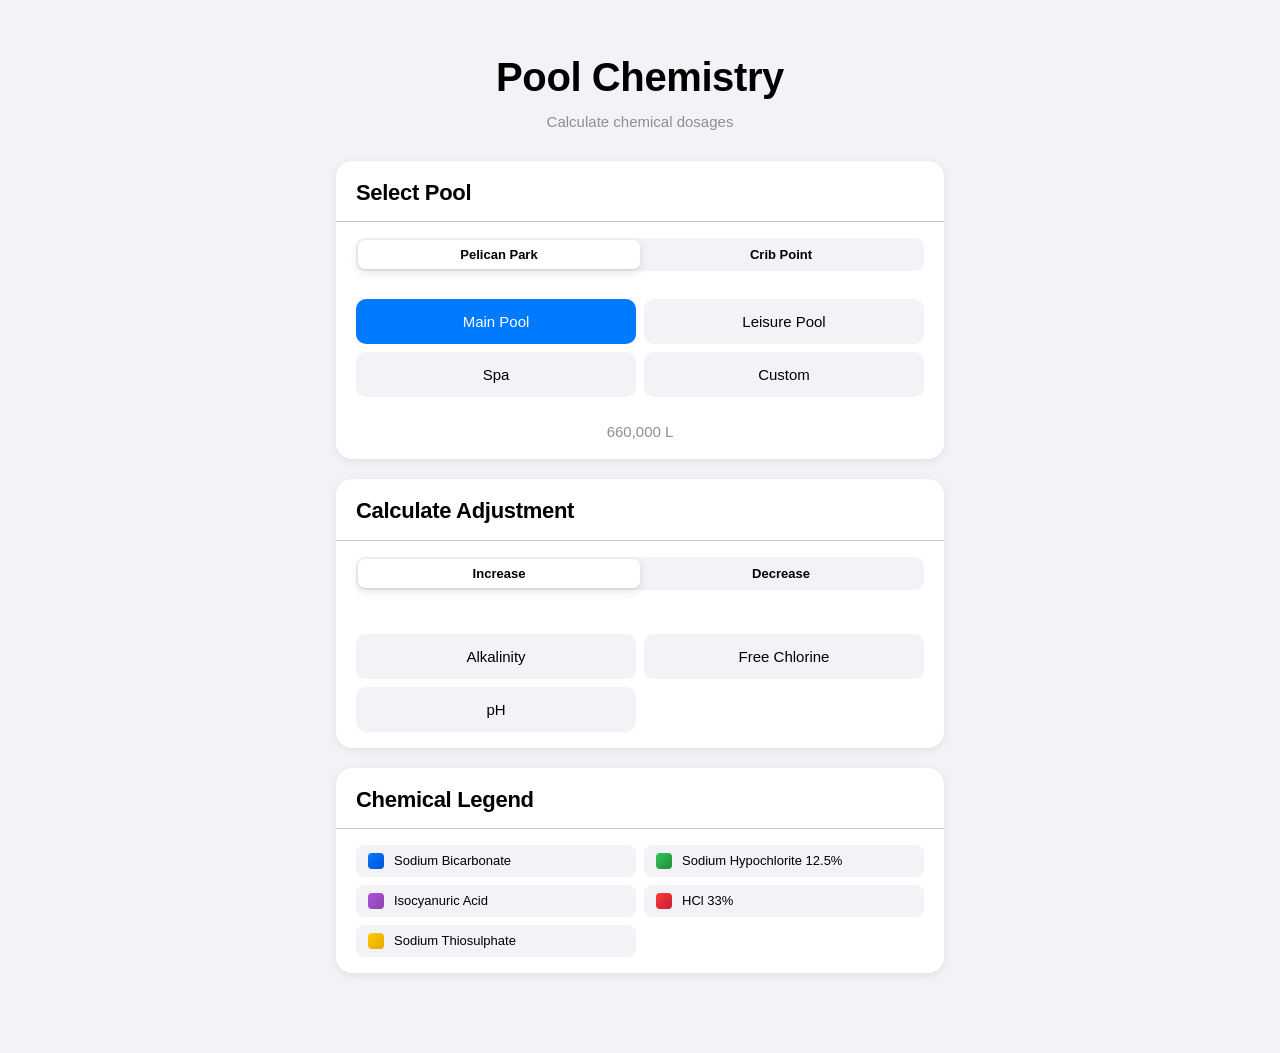
==== index.html @ 7201c8d9 "Enhance UX: hide CYA decrease button and add improvements Main changes: - Hide decrease toggle butto" ====
<!DOCTYPE html>
<html lang="en">
<head>
    <meta charset="UTF-8">
    <meta name="viewport" content="width=device-width, initial-scale=1.0, viewport-fit=cover">
    <meta name="apple-mobile-web-app-capable" content="yes">
    <meta name="apple-mobile-web-app-status-bar-style" content="default">
    <title>Pool Chemistry Calculator</title>
    <style>
        * {
            margin: 0;
            padding: 0;
            box-sizing: border-box;
        }

        :root {
            --ios-blue: #007AFF;
            --ios-gray: #8E8E93;
            --ios-light-gray: #F2F2F7;
            --ios-separator: #C6C6C8;
            --ios-background: #FFFFFF;
            --ios-grouped-bg: #F2F2F7;
            --shadow: 0 2px 8px rgba(0, 0, 0, 0.08);
            --shadow-hover: 0 4px 12px rgba(0, 0, 0, 0.12);
        }

        body {
            font-family: -apple-system, BlinkMacSystemFont, "Segoe UI", Roboto, Helvetica, Arial, sans-serif;
            background: var(--ios-grouped-bg);
            color: #000;
            line-height: 1.47;
            -webkit-font-smoothing: antialiased;
            -moz-osx-font-smoothing: grayscale;
            padding: env(safe-area-inset-top) env(safe-area-inset-right) env(safe-area-inset-bottom) env(safe-area-inset-left);
            min-height: 100vh;
        }

        .container {
            max-width: 640px;
            margin: 0 auto;
            padding: 20px 16px 60px;
        }

        header {
            text-align: center;
            margin-bottom: 28px;
            padding-top: 8px;
        }

        h1 {
            font-size: 34px;
            font-weight: 700;
            letter-spacing: -0.4px;
            margin-bottom: 4px;
        }

        .subtitle {
            color: var(--ios-gray);
            font-size: 15px;
            font-weight: 400;
        }

        .card {
            background: var(--ios-background);
            border-radius: 16px;
            padding: 0;
            margin-bottom: 16px;
            box-shadow: var(--shadow);
            overflow: hidden;
        }

        .card-header {
            padding: 16px 20px 12px;
            border-bottom: 0.5px solid var(--ios-separator);
        }

        .card-title {
            font-size: 22px;
            font-weight: 600;
            letter-spacing: -0.3px;
            color: #000;
        }

        .card-body {
            padding: 16px 20px;
        }

        .form-group {
            margin-bottom: 20px;
        }

        .form-group:last-child {
            margin-bottom: 0;
        }

        label {
            display: block;
            font-size: 13px;
            font-weight: 400;
            margin-bottom: 8px;
            color: var(--ios-gray);
            text-transform: uppercase;
            letter-spacing: -0.08px;
        }

        select, input[type="number"] {
            width: 100%;
            padding: 11px 16px;
            font-size: 17px;
            border: none;
            border-radius: 10px;
            background: var(--ios-light-gray);
            transition: all 0.2s ease;
            -webkit-appearance: none;
            appearance: none;
            font-family: inherit;
            color: #000;
        }

        select {
            background-image: url("data:image/svg+xml,%3Csvg width='14' height='8' viewBox='0 0 14 8' fill='none' xmlns='http://www.w3.org/2000/svg'%3E%3Cpath d='M1 1L7 7L13 1' stroke='%23C7C7CC' stroke-width='2' stroke-linecap='round' stroke-linejoin='round'/%3E%3C/svg%3E");
            background-repeat: no-repeat;
            background-position: right 14px center;
            padding-right: 44px;
        }

        input[type="number"]::-webkit-inner-spin-button,
        input[type="number"]::-webkit-outer-spin-button {
            -webkit-appearance: none;
            margin: 0;
        }

        input[type="number"] {
            -moz-appearance: textfield;
            font-variant-numeric: tabular-nums;
        }

        select:focus, input:focus {
            outline: none;
            background: #E8E8ED;
        }

        .hidden {
            display: none !important;
        }

        .reference-list {
            padding: 0;
        }

        .reference-item {
            display: flex;
            justify-content: space-between;
            align-items: center;
            padding: 12px 20px;
            border-bottom: 0.5px solid var(--ios-separator);
        }

        .reference-item:last-child {
            border-bottom: none;
        }

        .reference-label {
            font-size: 17px;
            color: #000;
            font-weight: 400;
        }

        .reference-value {
            font-size: 17px;
            color: var(--ios-gray);
            font-weight: 400;
            text-align: right;
            font-variant-numeric: tabular-nums;
        }

        .calculation-grid {
            display: grid;
            grid-template-columns: repeat(2, 1fr);
            gap: 8px;
            padding: 16px 20px;
        }

        .calc-button {
            padding: 14px 12px;
            background: var(--ios-light-gray);
            border: none;
            border-radius: 10px;
            font-size: 15px;
            font-weight: 500;
            color: #000;
            cursor: pointer;
            transition: all 0.15s ease;
            text-align: center;
            -webkit-tap-highlight-color: transparent;
        }

        .calc-button:active {
            transform: scale(0.96);
            background: #E8E8ED;
        }

        .calc-button.active {
            background: var(--ios-blue);
            color: white;
        }

        .toggle-group {
            display: flex;
            background: var(--ios-light-gray);
            border-radius: 9px;
            padding: 2px;
            margin-bottom: 12px;
        }

        .toggle-option {
            flex: 1;
            padding: 7px 12px;
            background: transparent;
            border: none;
            border-radius: 7px;
            font-size: 13px;
            font-weight: 600;
            color: #000;
            cursor: pointer;
            transition: all 0.2s cubic-bezier(0.4, 0, 0.2, 1);
            -webkit-tap-highlight-color: transparent;
        }

        .toggle-option.active {
            background: var(--ios-background);
            box-shadow: 0 3px 8px rgba(0, 0, 0, 0.12), 0 1px 1px rgba(0, 0, 0, 0.04);
        }

        .input-row {
            display: grid;
            grid-template-columns: 1fr 1fr;
            gap: 12px;
        }

        .result-card {
            background: linear-gradient(135deg, #007AFF 0%, #0051D5 100%);
            border-radius: 16px;
            color: white;
            text-align: center;
            margin: 0 20px;
            transform: scale(0.95);
            opacity: 0;
            max-height: 0;
            padding: 0 24px;
            overflow: hidden;
            transition: all 0.35s cubic-bezier(0.34, 1.56, 0.64, 1);
        }

        .result-card.show {
            transform: scale(1);
            opacity: 1;
            max-height: 200px;
            padding: 32px 24px;
            margin: 20px 20px 16px;
            animation: resultPulse 0.6s cubic-bezier(0.34, 1.56, 0.64, 1);
        }

        @keyframes resultPulse {
            0% { transform: scale(0.95); }
            50% { transform: scale(1.02); }
            100% { transform: scale(1); }
        }

        .result-label {
            font-size: 15px;
            opacity: 0.85;
            margin-bottom: 12px;
            font-weight: 500;
            letter-spacing: -0.2px;
        }

        .result-value {
            font-size: 56px;
            font-weight: 700;
            letter-spacing: -2px;
            line-height: 1;
            margin-bottom: 8px;
            font-variant-numeric: tabular-nums;
        }

        .result-unit {
            font-size: 22px;
            opacity: 0.9;
            font-weight: 600;
            letter-spacing: -0.3px;
        }

        .result-chemical {
            font-size: 17px;
            opacity: 0.8;
            margin-top: 16px;
            font-weight: 400;
            letter-spacing: -0.2px;
        }

        .result-card.mismatch {
            background: linear-gradient(135deg, #FF9500 0%, #FF6B00 100%);
        }

        .result-card.mismatch .result-value {
            font-size: 20px;
            letter-spacing: -0.3px;
            line-height: 1.4;
        }

        .result-card.mismatch .result-unit {
            display: none;
        }

        /* Chemical-specific colors */
        .result-card.chem-bicarb {
            background: linear-gradient(135deg, #007AFF 0%, #0051D5 100%);
        }
        .result-card.chem-hypo {
            background: linear-gradient(135deg, #34C759 0%, #248A3D 100%);
        }
        .result-card.chem-cya {
            background: linear-gradient(135deg, #AF52DE 0%, #8944AB 100%);
        }
        .result-card.chem-hcl {
            background: linear-gradient(135deg, #FF3B30 0%, #C41E3A 100%);
        }
        .result-card.chem-thio {
            background: linear-gradient(135deg, #FFCC00 0%, #E6A800 100%);
        }
        .result-card.chem-thio .result-label,
        .result-card.chem-thio .result-value,
        .result-card.chem-thio .result-unit,
        .result-card.chem-thio .result-chemical {
            color: #1a1a1a;
        }

        /* Legend styles */
        .legend-grid {
            display: grid;
            grid-template-columns: repeat(2, 1fr);
            gap: 8px;
            padding: 16px 20px;
        }

        .legend-item {
            display: flex;
            align-items: center;
            gap: 10px;
            padding: 8px 12px;
            background: var(--ios-light-gray);
            border-radius: 8px;
        }

        .legend-color {
            width: 16px;
            height: 16px;
            border-radius: 4px;
            flex-shrink: 0;
        }

        .legend-color.bicarb { background: linear-gradient(135deg, #007AFF 0%, #0051D5 100%); }
        .legend-color.hypo { background: linear-gradient(135deg, #34C759 0%, #248A3D 100%); }
        .legend-color.cya { background: linear-gradient(135deg, #AF52DE 0%, #8944AB 100%); }
        .legend-color.hcl { background: linear-gradient(135deg, #FF3B30 0%, #C41E3A 100%); }
        .legend-color.thio { background: linear-gradient(135deg, #FFCC00 0%, #E6A800 100%); }

        .legend-name {
            font-size: 13px;
            color: #000;
            font-weight: 400;
            line-height: 1.2;
        }

        @media (max-width: 480px) {
            .legend-grid {
                grid-template-columns: 1fr;
            }
        }

        .pool-volume-display {
            display: block;
            margin-top: 8px;
            font-size: 15px;
            color: var(--ios-gray);
            font-weight: 400;
        }

        .info-badge {
            display: inline-block;
            background: rgba(0, 122, 255, 0.1);
            color: var(--ios-blue);
            padding: 2px 8px;
            border-radius: 6px;
            font-size: 11px;
            font-weight: 600;
            margin-left: 6px;
            text-transform: uppercase;
            letter-spacing: 0.5px;
        }

        @media (max-width: 480px) {
            .calculation-grid {
                grid-template-columns: 1fr;
            }

            h1 {
                font-size: 28px;
            }

            .result-value {
                font-size: 48px;
            }
        }

        @media (min-width: 768px) {
            .container {
                padding-top: 40px;
            }

            h1 {
                font-size: 40px;
            }

            .card {
                margin-bottom: 20px;
            }
        }

        @media (hover: hover) {
            .calc-button:hover {
                background: #E8E8ED;
            }

            .calc-button.active:hover {
                background: #0066FF;
            }
        }
    </style>
</head>
<body>
    <div class="container">
        <header>
            <h1>Pool Chemistry</h1>
            <p class="subtitle">Calculate chemical dosages</p>
        </header>

        <!-- Pool Selection -->
        <div class="card">
            <div class="card-header">
                <h2 class="card-title">Select Pool</h2>
            </div>
            <div class="card-body">
                <div class="toggle-group">
                    <button class="toggle-option active" data-facility="pelican">Pelican Park</button>
                    <button class="toggle-option" data-facility="cribpoint">Crib Point</button>
                </div>
            </div>

            <div class="calculation-grid" id="pelicanPools" style="padding: 0 20px 16px;">
                <button class="calc-button active" data-pool="660000">Main Pool</button>
                <button class="calc-button" data-pool="76000">Leisure Pool</button>
                <button class="calc-button" data-pool="12000">Spa</button>
                <button class="calc-button" data-pool="custom">Custom</button>
            </div>

            <div class="calculation-grid hidden" id="cribpointPools" style="padding: 0 20px 16px;">
                <button class="calc-button" data-pool="440000">Main Pool</button>
                <button class="calc-button" data-pool="15000">Leisure Pool</button>
                <button class="calc-button" data-pool="custom">Custom</button>
            </div>

            <div class="card-body" style="padding-top: 0;">
                <span class="pool-volume-display" id="poolVolume" style="display: block; text-align: center;">660,000 L</span>

                <div class="form-group hidden" id="customVolumeGroup" style="margin-top: 16px;">
                    <label for="customVolume">Custom Volume (L)</label>
                    <input type="number" id="customVolume" placeholder="Enter volume in liters" min="0" step="1000">
                </div>
            </div>
        </div>

        <!-- Chemical Calculator -->
        <div class="card">
            <div class="card-header">
                <h2 class="card-title">Calculate Adjustment</h2>
            </div>
            <div class="card-body">
                <div class="toggle-group">
                    <button class="toggle-option active" data-direction="increase">Increase</button>
                    <button class="toggle-option" data-direction="decrease">Decrease</button>
                </div>
            </div>

            <div class="calculation-grid" id="increaseOptions">
                <button class="calc-button" data-calc="alkalinity-up">Alkalinity</button>
                <button class="calc-button" data-calc="chlorine-up">Free Chlorine</button>
                <button class="calc-button" data-calc="ph-up">pH</button>
                <button class="calc-button hidden" data-calc="cya-up" id="cyaButton">CYA</button>
            </div>

            <div class="calculation-grid hidden" id="decreaseOptions">
                <button class="calc-button" data-calc="alkalinity-down">Alkalinity</button>
                <button class="calc-button" data-calc="chlorine-down">Free Chlorine</button>
                <button class="calc-button" data-calc="ph-down">pH</button>
            </div>

            <div id="calculatorInputs" class="hidden">
                <div id="chemicalOptions" class="hidden" style="padding: 0 20px 16px;"></div>

                <div class="card-body">
                    <div class="input-row">
                        <div class="form-group">
                            <label for="currentValue">Current (mg/L)</label>
                            <input type="number" id="currentValue" placeholder="0" step="0.1" min="0">
                        </div>
                        <div class="form-group">
                            <label for="targetValue">Target (mg/L)</label>
                            <input type="number" id="targetValue" placeholder="0" step="0.1" min="0">
                        </div>
                    </div>
                </div>
            </div>

            <div id="result" class="result-card">
                <div class="result-label">Add</div>
                <div>
                    <span class="result-value" id="resultValue">0</span>
                    <span class="result-unit" id="resultUnit">kg</span>
                </div>
                <div class="result-chemical" id="resultChemical">Sodium Bicarbonate</div>
            </div>
        </div>

        <!-- Chemical Legend -->
        <div class="card">
            <div class="card-header">
                <h2 class="card-title">Chemical Legend</h2>
            </div>
            <div class="legend-grid">
                <div class="legend-item">
                    <div class="legend-color bicarb"></div>
                    <span class="legend-name">Sodium Bicarbonate</span>
                </div>
                <div class="legend-item">
                    <div class="legend-color hypo"></div>
                    <span class="legend-name">Sodium Hypochlorite 12.5%</span>
                </div>
                <div class="legend-item">
                    <div class="legend-color cya"></div>
                    <span class="legend-name">Isocyanuric Acid</span>
                </div>
                <div class="legend-item">
                    <div class="legend-color hcl"></div>
                    <span class="legend-name">HCl 33%</span>
                </div>
                <div class="legend-item">
                    <div class="legend-color thio"></div>
                    <span class="legend-name">Sodium Thiosulphate</span>
                </div>
            </div>
        </div>
    </div>

    <script>
        // State
        let state = {
            poolVolume: 660000,
            poolType: 'pelican',
            selectedCalc: null,
            selectedChemical: null,
            direction: 'increase',
            currentValue: 0,
            targetValue: 0,
            inputMemory: {} // Stores {calcBaseName: {current: value, target: value}}
        };

        // Pool configurations
        const pools = {
            '660000': { type: 'pelican', name: 'Main Pool - Pelican Park', chlorineRange: '1-2.5 mg/L' },
            '76000': { type: 'pelican', name: 'Leisure Pool - Pelican Park', chlorineRange: '1-2.5 mg/L' },
            '12000': { type: 'pelican', name: 'Spa - Pelican Park', chlorineRange: '3-4.5 mg/L' },
            '440000': { type: 'cribpoint', name: 'Main Pool - Crib Point', chlorineRange: '2-3.5 mg/L' },
            '15000': { type: 'cribpoint', name: 'Leisure Pool - Crib Point', chlorineRange: '2-3.5 mg/L' }
        };

        // Target ranges for each calculation type
        const targetRanges = {
            'alkalinity': '80-120 mg/L',
            'ph': '7.35',
            'chlorine': null, // Dynamic - uses pool's chlorineRange
            'cya': '30-100 mg/L',
            'calcium': '200-400 mg/L'
        };

        // Chemical to color class mapping
        const chemicalColors = {
            'Sodium Bicarbonate': 'chem-bicarb',
            'Sodium Hypochlorite 12.5%': 'chem-hypo',
            'Isocyanuric Acid': 'chem-cya',
            'HCl 33%': 'chem-hcl',
            'Sodium Thiosulphate': 'chem-thio'
        };

        // Chemical calculations
        const calculations = {
            'alkalinity-up': {
                label: 'Increase Alkalinity',
                chemical: 'Sodium Bicarbonate',
                multiplier: 2,
                unit: 'kg'
            },
            'chlorine-up': {
                label: 'Increase Free Chlorine',
                chemical: 'Sodium Hypochlorite 12.5%',
                multiplier: 8,
                unit: 'L'
            },
            'cya-up': {
                label: 'Increase CYA',
                chemical: 'Isocyanuric Acid',
                multiplier: 1,
                unit: 'kg'
            },
            'ph-up': {
                label: 'Increase pH',
                chemical: 'Sodium Bicarbonate',
                multiplier: 800,
                unit: 'kg'
            },
            'alkalinity-down': {
                label: 'Decrease Alkalinity',
                chemical: 'HCl 33%',
                multiplier: 2,
                unit: 'L'
            },
            'chlorine-down': {
                label: 'Decrease Free Chlorine',
                chemical: 'Sodium Thiosulphate',
                multiplier: 1,
                unit: 'kg'
            },
            'ph-down': {
                label: 'Decrease pH',
                chemical: 'HCl 33%',
                multiplier: 0.833,
                unit: 'L'
            }
        };

        // DOM elements
        const facilityButtons = document.querySelectorAll('[data-facility]');
        const pelicanPools = document.getElementById('pelicanPools');
        const cribpointPools = document.getElementById('cribpointPools');
        const customVolumeGroup = document.getElementById('customVolumeGroup');
        const customVolume = document.getElementById('customVolume');
        const poolVolume = document.getElementById('poolVolume');
        const cyaButton = document.getElementById('cyaButton');
        const directionToggleButtons = document.querySelectorAll('[data-direction]');
        const decreaseButton = document.querySelector('[data-direction="decrease"]');
        const increaseOptions = document.getElementById('increaseOptions');
        const decreaseOptions = document.getElementById('decreaseOptions');
        const calcButtons = document.querySelectorAll('[data-calc]');
        const calculatorInputs = document.getElementById('calculatorInputs');
        const chemicalOptions = document.getElementById('chemicalOptions');
        const currentValue = document.getElementById('currentValue');
        const targetValue = document.getElementById('targetValue');
        const result = document.getElementById('result');
        const resultValue = document.getElementById('resultValue');
        const resultUnit = document.getElementById('resultUnit');
        const resultChemical = document.getElementById('resultChemical');

        // Event listeners
        facilityButtons.forEach(btn => btn.addEventListener('click', handleFacilityToggle));
        customVolume.addEventListener('input', handleCustomVolumeChange);
        directionToggleButtons.forEach(btn => btn.addEventListener('click', handleDirectionToggle));
        calcButtons.forEach(btn => btn.addEventListener('click', handleCalcSelection));
        currentValue.addEventListener('input', handleInputChange);
        targetValue.addEventListener('input', handleInputChange);

        // Add keyboard support for Enter key
        currentValue.addEventListener('keypress', (e) => {
            if (e.key === 'Enter') targetValue.focus();
        });
        targetValue.addEventListener('keypress', (e) => {
            if (e.key === 'Enter') e.target.blur();
        });

        function handleInputChange() {
            // Save to memory for current calculation
            if (state.selectedCalc) {
                const baseName = state.selectedCalc.replace(/-up$|-down$/, '');
                state.inputMemory[baseName] = {
                    current: currentValue.value,
                    target: targetValue.value
                };
            }
            calculate();
        }

        // Add pool button event listeners dynamically
        function attachPoolListeners() {
            document.querySelectorAll('[data-pool]').forEach(btn => {
                btn.addEventListener('click', handlePoolClick);
            });
        }
        attachPoolListeners();

        function handleFacilityToggle(e) {
            const facility = e.target.dataset.facility;

            // Update facility toggle active states
            facilityButtons.forEach(btn => btn.classList.remove('active'));
            e.target.classList.add('active');

            // Show/hide appropriate pool options
            if (facility === 'pelican') {
                pelicanPools.classList.remove('hidden');
                cribpointPools.classList.add('hidden');
                state.poolType = 'pelican';
                cyaButton.classList.add('hidden');
            } else {
                pelicanPools.classList.add('hidden');
                cribpointPools.classList.remove('hidden');
                state.poolType = 'cribpoint';
                cyaButton.classList.remove('hidden');
            }

            // Click the first pool button in the visible set
            const visiblePools = facility === 'pelican' ? pelicanPools : cribpointPools;
            const firstPoolButton = visiblePools.querySelector('[data-pool]:not([data-pool="custom"])');
            if (firstPoolButton) {
                firstPoolButton.click();
            }
        }

        function handlePoolClick(e) {
            const value = e.target.dataset.pool;
            const parentGrid = e.target.closest('.calculation-grid');

            // Update button active states within the same grid
            parentGrid.querySelectorAll('[data-pool]').forEach(btn => btn.classList.remove('active'));
            e.target.classList.add('active');

            if (value === 'custom') {
                customVolumeGroup.classList.remove('hidden');
                poolVolume.style.display = 'none';
                state.poolType = 'custom';
            } else {
                customVolumeGroup.classList.add('hidden');
                poolVolume.style.display = 'block';
                state.poolVolume = parseInt(value);
                state.poolType = pools[value].type;
                poolVolume.textContent = formatNumber(state.poolVolume) + ' L';

                // Show/hide CYA option for Crib Point pools
                if (state.poolType === 'cribpoint') {
                    cyaButton.classList.remove('hidden');
                } else {
                    cyaButton.classList.add('hidden');
                }
            }

            calculate();
        }

        function handleCustomVolumeChange(e) {
            const value = parseInt(e.target.value) || 0;
            state.poolVolume = value;
            calculate();
        }

        function handleDirectionToggle(e) {
            const direction = e.target.dataset.direction;
            const previousCalc = state.selectedCalc;
            state.direction = direction;

            // Update active toggle
            directionToggleButtons.forEach(btn => btn.classList.remove('active'));
            e.target.classList.add('active');

            // Show/hide option sets
            if (direction === 'increase') {
                increaseOptions.classList.remove('hidden');
                decreaseOptions.classList.add('hidden');
            } else {
                increaseOptions.classList.add('hidden');
                decreaseOptions.classList.remove('hidden');
            }

            // Try to preserve selection if equivalent exists in new direction
            if (previousCalc) {
                const baseName = previousCalc.replace(/-up$|-down$/, '');
                const newCalc = baseName + (direction === 'increase' ? '-up' : '-down');
                const newButton = document.querySelector(`[data-calc="${newCalc}"]`);

                if (newButton && !newButton.classList.contains('hidden')) {
                    newButton.click();
                    return;
                }
            }

            // Reset if no equivalent found
            resetCalculator();
        }

        function handleCalcSelection(e) {
            const calcType = e.target.dataset.calc;
            const previousCalc = state.selectedCalc;
            state.selectedCalc = calcType;

            // Update active button
            calcButtons.forEach(btn => btn.classList.remove('active'));
            e.target.classList.add('active');

            // Show inputs
            calculatorInputs.classList.remove('hidden');

            // Hide decrease button for CYA (cannot decrease CYA chemically)
            const baseName = calcType.replace(/-up$|-down$/, '');
            if (baseName === 'cya') {
                decreaseButton.classList.add('hidden');
            } else {
                decreaseButton.classList.remove('hidden');
            }

            // Handle input values - restore from memory or clear
            const previousBase = previousCalc ? previousCalc.replace(/-up$|-down$/, '') : null;
            const currentBase = calcType.replace(/-up$|-down$/, '');
            if (previousBase !== currentBase) {
                // Check if we have saved values for this calculation type
                const savedValues = state.inputMemory[currentBase];
                if (savedValues) {
                    currentValue.value = savedValues.current;
                    targetValue.value = savedValues.target;
                } else {
                    currentValue.value = '';
                    targetValue.value = '';
                }
                result.classList.remove('show', 'mismatch');
            }

            // Update input labels based on calculation type
            const baseName = calcType.replace(/-up$|-down$/, '');
            const isPH = baseName === 'ph';

            // Get target range for this calculation type
            let range = targetRanges[baseName];
            if (baseName === 'chlorine') {
                // Use pool-specific chlorine range
                const poolConfig = pools[state.poolVolume];
                range = poolConfig ? poolConfig.chlorineRange : '1-2.5 mg/L';
            }

            document.querySelector('label[for="currentValue"]').textContent = isPH ? 'Current' : 'Current (mg/L)';
            document.querySelector('label[for="targetValue"]').textContent = isPH ? `Target (${range})` : `Target (${range})`;

            // Handle chemical options
            const calc = calculations[calcType];
            if (calc.options) {
                showChemicalOptions(calc.options);
            } else {
                chemicalOptions.classList.add('hidden');
                state.selectedChemical = {
                    chemical: calc.chemical,
                    multiplier: calc.multiplier,
                    unit: calc.unit
                };
            }

            calculate();
        }

        function showChemicalOptions(options) {
            chemicalOptions.classList.remove('hidden');
            chemicalOptions.innerHTML = '<div class="toggle-group" id="chemicalToggle"></div>';

            const toggleGroup = chemicalOptions.querySelector('#chemicalToggle');
            options.forEach((option, index) => {
                const btn = document.createElement('button');
                btn.className = 'toggle-option' + (index === 0 ? ' active' : '');
                btn.textContent = option.chemical;
                btn.dataset.index = index;
                btn.addEventListener('click', (e) => {
                    toggleGroup.querySelectorAll('.toggle-option').forEach(b => b.classList.remove('active'));
                    e.target.classList.add('active');
                    state.selectedChemical = option;
                    calculate();
                });
                toggleGroup.appendChild(btn);
            });

            state.selectedChemical = options[0];
        }

        function calculate() {
            if (!state.selectedCalc || !state.selectedChemical) {
                result.classList.remove('show', 'mismatch');
                return;
            }

            const current = parseFloat(currentValue.value) || 0;
            const target = parseFloat(targetValue.value) || 0;

            if (current === 0 && target === 0) {
                result.classList.remove('show', 'mismatch');
                return;
            }

            // Check if direction matches the values
            const baseName = state.selectedCalc.replace(/-up$|-down$/, '');
            const paramName = baseName === 'ph' ? 'pH' :
                             baseName === 'cya' ? 'CYA' :
                             baseName.charAt(0).toUpperCase() + baseName.slice(1);

            if (state.direction === 'increase' && target <= current) {
                showMismatchMessage(`Target ${paramName} must be higher than current to increase`);
                return;
            }
            if (state.direction === 'decrease' && current <= target) {
                showMismatchMessage(`Current ${paramName} must be higher than target to decrease`);
                return;
            }

            // Formula: (|target - current| / 1,000,000) × poolVolume × multiplier
            const diff = Math.abs(target - current);
            const amount = (diff / 1000000) * state.poolVolume * state.selectedChemical.multiplier;

            if (amount <= 0) {
                result.classList.remove('show', 'mismatch');
                return;
            }

            // Display result
            result.classList.remove('mismatch');
            clearChemicalColors();
            const colorClass = chemicalColors[state.selectedChemical.chemical];
            if (colorClass) {
                result.classList.add(colorClass);
            }
            resultValue.textContent = amount.toFixed(2);
            resultUnit.textContent = state.selectedChemical.unit;
            resultChemical.textContent = state.selectedChemical.chemical;
            result.classList.add('show');
        }

        function clearChemicalColors() {
            Object.values(chemicalColors).forEach(cls => result.classList.remove(cls));
        }

        function showMismatchMessage(message) {
            clearChemicalColors();
            result.classList.add('mismatch', 'show');
            resultValue.textContent = message;
            resultUnit.textContent = '';
            resultChemical.textContent = '';
        }

        function resetCalculator() {
            state.selectedCalc = null;
            state.selectedChemical = null;
            calcButtons.forEach(btn => btn.classList.remove('active'));
            calculatorInputs.classList.add('hidden');
            clearChemicalColors();
            result.classList.remove('show', 'mismatch');
            currentValue.value = '';
            targetValue.value = '';
            decreaseButton.classList.remove('hidden');
        }

        function formatNumber(num) {
            return num.toString().replace(/\B(?=(\d{3})+(?!\d))/g, ",");
        }
    </script>
</body>
</html>
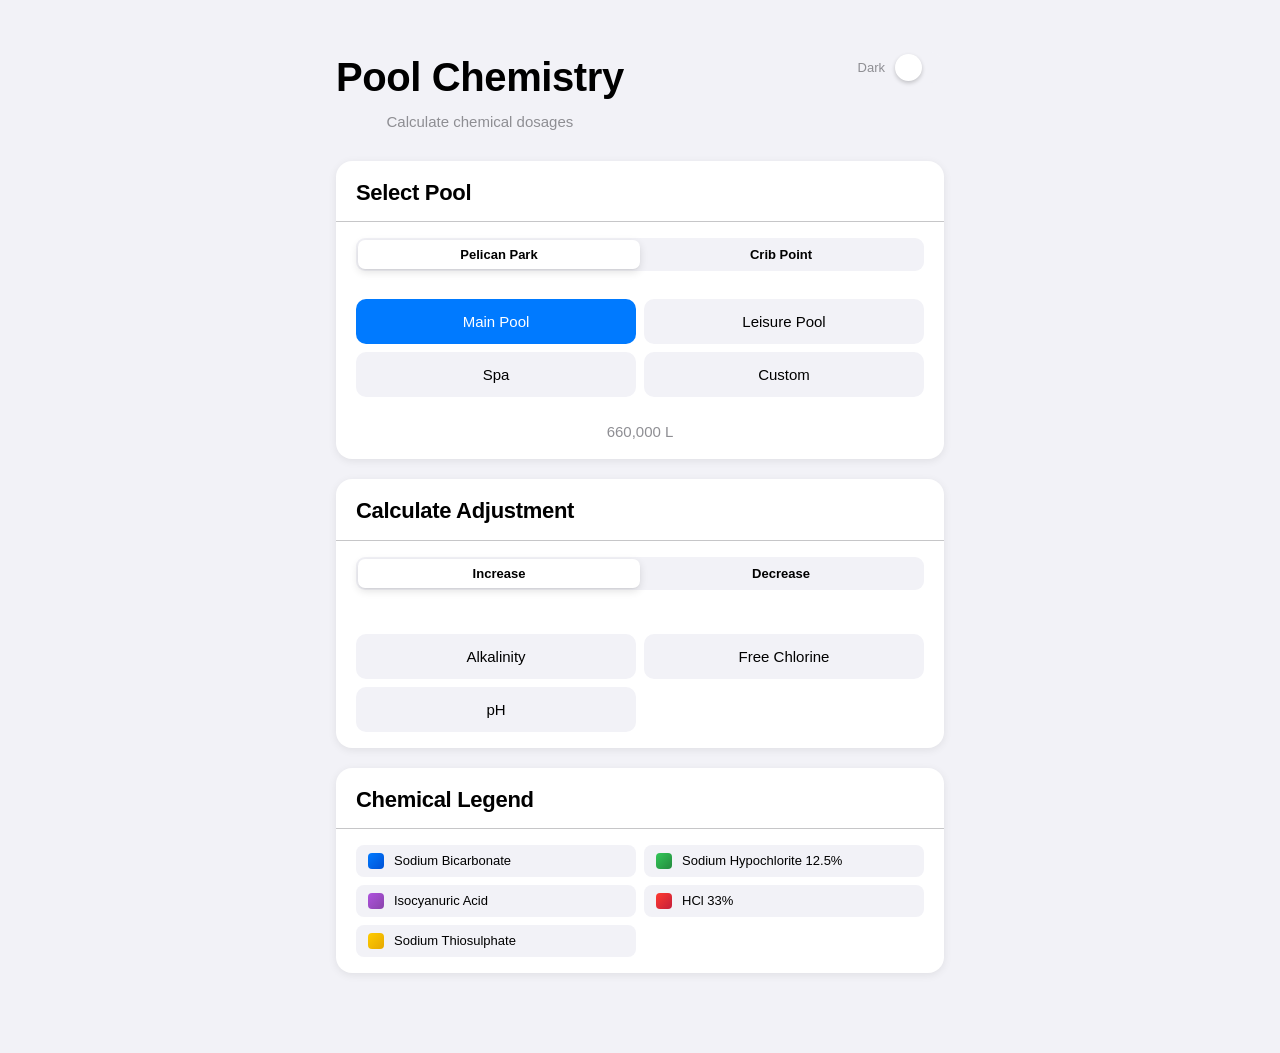
==== commit f0469e4f: "Add dark mode toggle with system preference detection - Add CSS custom properties for dark theme col" ====
--- a/index.html
+++ b/index.html
@@ -20,19 +20,37 @@
             --ios-separator: #C6C6C8;
             --ios-background: #FFFFFF;
             --ios-grouped-bg: #F2F2F7;
+            --ios-text: #000000;
+            --ios-text-secondary: #000000;
             --shadow: 0 2px 8px rgba(0, 0, 0, 0.08);
             --shadow-hover: 0 4px 12px rgba(0, 0, 0, 0.12);
+            --input-focus-bg: #E8E8ED;
+        }
+
+        [data-theme="dark"] {
+            --ios-blue: #0A84FF;
+            --ios-gray: #98989D;
+            --ios-light-gray: #2C2C2E;
+            --ios-separator: #38383A;
+            --ios-background: #1C1C1E;
+            --ios-grouped-bg: #000000;
+            --ios-text: #FFFFFF;
+            --ios-text-secondary: #FFFFFF;
+            --shadow: 0 2px 8px rgba(0, 0, 0, 0.3);
+            --shadow-hover: 0 4px 12px rgba(0, 0, 0, 0.4);
+            --input-focus-bg: #3A3A3C;
         }
 
         body {
             font-family: -apple-system, BlinkMacSystemFont, "Segoe UI", Roboto, Helvetica, Arial, sans-serif;
             background: var(--ios-grouped-bg);
-            color: #000;
+            color: var(--ios-text);
             line-height: 1.47;
             -webkit-font-smoothing: antialiased;
             -moz-osx-font-smoothing: grayscale;
             padding: env(safe-area-inset-top) env(safe-area-inset-right) env(safe-area-inset-bottom) env(safe-area-inset-left);
             min-height: 100vh;
+            transition: background-color 0.3s ease, color 0.3s ease;
         }
 
         .container {
@@ -78,7 +96,7 @@
             font-size: 22px;
             font-weight: 600;
             letter-spacing: -0.3px;
-            color: #000;
+            color: var(--ios-text);
         }
 
         .card-body {
@@ -114,7 +132,7 @@
             -webkit-appearance: none;
             appearance: none;
             font-family: inherit;
-            color: #000;
+            color: var(--ios-text);
         }
 
         select {
@@ -137,7 +155,7 @@
 
         select:focus, input:focus {
             outline: none;
-            background: #E8E8ED;
+            background: var(--input-focus-bg);
         }
 
         .hidden {
@@ -162,7 +180,7 @@
 
         .reference-label {
             font-size: 17px;
-            color: #000;
+            color: var(--ios-text);
             font-weight: 400;
         }
 
@@ -188,7 +206,7 @@
             border-radius: 10px;
             font-size: 15px;
             font-weight: 500;
-            color: #000;
+            color: var(--ios-text);
             cursor: pointer;
             transition: all 0.15s ease;
             text-align: center;
@@ -197,7 +215,7 @@
 
         .calc-button:active {
             transform: scale(0.96);
-            background: #E8E8ED;
+            background: var(--input-focus-bg);
         }
 
         .calc-button.active {
@@ -221,7 +239,7 @@
             border-radius: 7px;
             font-size: 13px;
             font-weight: 600;
-            color: #000;
+            color: var(--ios-text);
             cursor: pointer;
             transition: all 0.2s cubic-bezier(0.4, 0, 0.2, 1);
             -webkit-tap-highlight-color: transparent;
@@ -368,7 +386,7 @@
 
         .legend-name {
             font-size: 13px;
-            color: #000;
+            color: var(--ios-text);
             font-weight: 400;
             line-height: 1.2;
         }
@@ -430,20 +448,96 @@
 
         @media (hover: hover) {
             .calc-button:hover {
-                background: #E8E8ED;
+                background: var(--input-focus-bg);
             }
 
             .calc-button.active:hover {
                 background: #0066FF;
             }
+        }
+
+        /* Dark mode toggle */
+        .theme-toggle {
+            position: relative;
+            width: 51px;
+            height: 31px;
+            background: var(--ios-light-gray);
+            border-radius: 15.5px;
+            border: none;
+            cursor: pointer;
+            transition: background-color 0.3s ease;
+            -webkit-tap-highlight-color: transparent;
+        }
+
+        .theme-toggle.active {
+            background: var(--ios-blue);
+        }
+
+        .theme-toggle-knob {
+            position: absolute;
+            top: 2px;
+            left: 2px;
+            width: 27px;
+            height: 27px;
+            background: white;
+            border-radius: 50%;
+            box-shadow: 0 2px 4px rgba(0, 0, 0, 0.2);
+            transition: transform 0.3s cubic-bezier(0.4, 0, 0.2, 1);
+        }
+
+        .theme-toggle.active .theme-toggle-knob {
+            transform: translateX(20px);
+        }
+
+        .header-row {
+            display: flex;
+            justify-content: space-between;
+            align-items: flex-start;
+            margin-bottom: 8px;
+        }
+
+        .theme-toggle-wrapper {
+            display: flex;
+            align-items: center;
+            gap: 8px;
+            padding-top: 4px;
+        }
+
+        .theme-toggle-label {
+            font-size: 13px;
+            color: var(--ios-gray);
+            font-weight: 400;
+        }
+
+        /* Smooth transitions for theme change */
+        .card {
+            transition: background-color 0.3s ease, box-shadow 0.3s ease;
+        }
+
+        .toggle-group,
+        .calc-button,
+        .legend-item,
+        select,
+        input[type="number"] {
+            transition: background-color 0.3s ease, color 0.3s ease;
         }
     </style>
 </head>
 <body>
     <div class="container">
         <header>
-            <h1>Pool Chemistry</h1>
-            <p class="subtitle">Calculate chemical dosages</p>
+            <div class="header-row">
+                <div>
+                    <h1>Pool Chemistry</h1>
+                    <p class="subtitle">Calculate chemical dosages</p>
+                </div>
+                <div class="theme-toggle-wrapper">
+                    <span class="theme-toggle-label">Dark</span>
+                    <button class="theme-toggle" id="themeToggle" aria-label="Toggle dark mode">
+                        <span class="theme-toggle-knob"></span>
+                    </button>
+                </div>
+            </div>
         </header>
 
         <!-- Pool Selection -->
@@ -564,6 +658,51 @@
     </div>
 
     <script>
+        // Theme toggle functionality
+        const themeToggle = document.getElementById('themeToggle');
+
+        function initTheme() {
+            const savedTheme = localStorage.getItem('theme');
+            const prefersDark = window.matchMedia('(prefers-color-scheme: dark)').matches;
+
+            if (savedTheme === 'dark' || (!savedTheme && prefersDark)) {
+                document.documentElement.setAttribute('data-theme', 'dark');
+                themeToggle.classList.add('active');
+            }
+        }
+
+        function toggleTheme() {
+            const isDark = document.documentElement.getAttribute('data-theme') === 'dark';
+
+            if (isDark) {
+                document.documentElement.removeAttribute('data-theme');
+                themeToggle.classList.remove('active');
+                localStorage.setItem('theme', 'light');
+            } else {
+                document.documentElement.setAttribute('data-theme', 'dark');
+                themeToggle.classList.add('active');
+                localStorage.setItem('theme', 'dark');
+            }
+        }
+
+        themeToggle.addEventListener('click', toggleTheme);
+
+        // Listen for system theme changes
+        window.matchMedia('(prefers-color-scheme: dark)').addEventListener('change', (e) => {
+            if (!localStorage.getItem('theme')) {
+                if (e.matches) {
+                    document.documentElement.setAttribute('data-theme', 'dark');
+                    themeToggle.classList.add('active');
+                } else {
+                    document.documentElement.removeAttribute('data-theme');
+                    themeToggle.classList.remove('active');
+                }
+            }
+        });
+
+        // Initialize theme on page load
+        initTheme();
+
         // State
         let state = {
             poolVolume: 660000,
@@ -842,7 +981,6 @@
             }
 
             // Update input labels based on calculation type
-            const baseName = calcType.replace(/-up$|-down$/, '');
             const isPH = baseName === 'ph';
 
             // Get target range for this calculation type
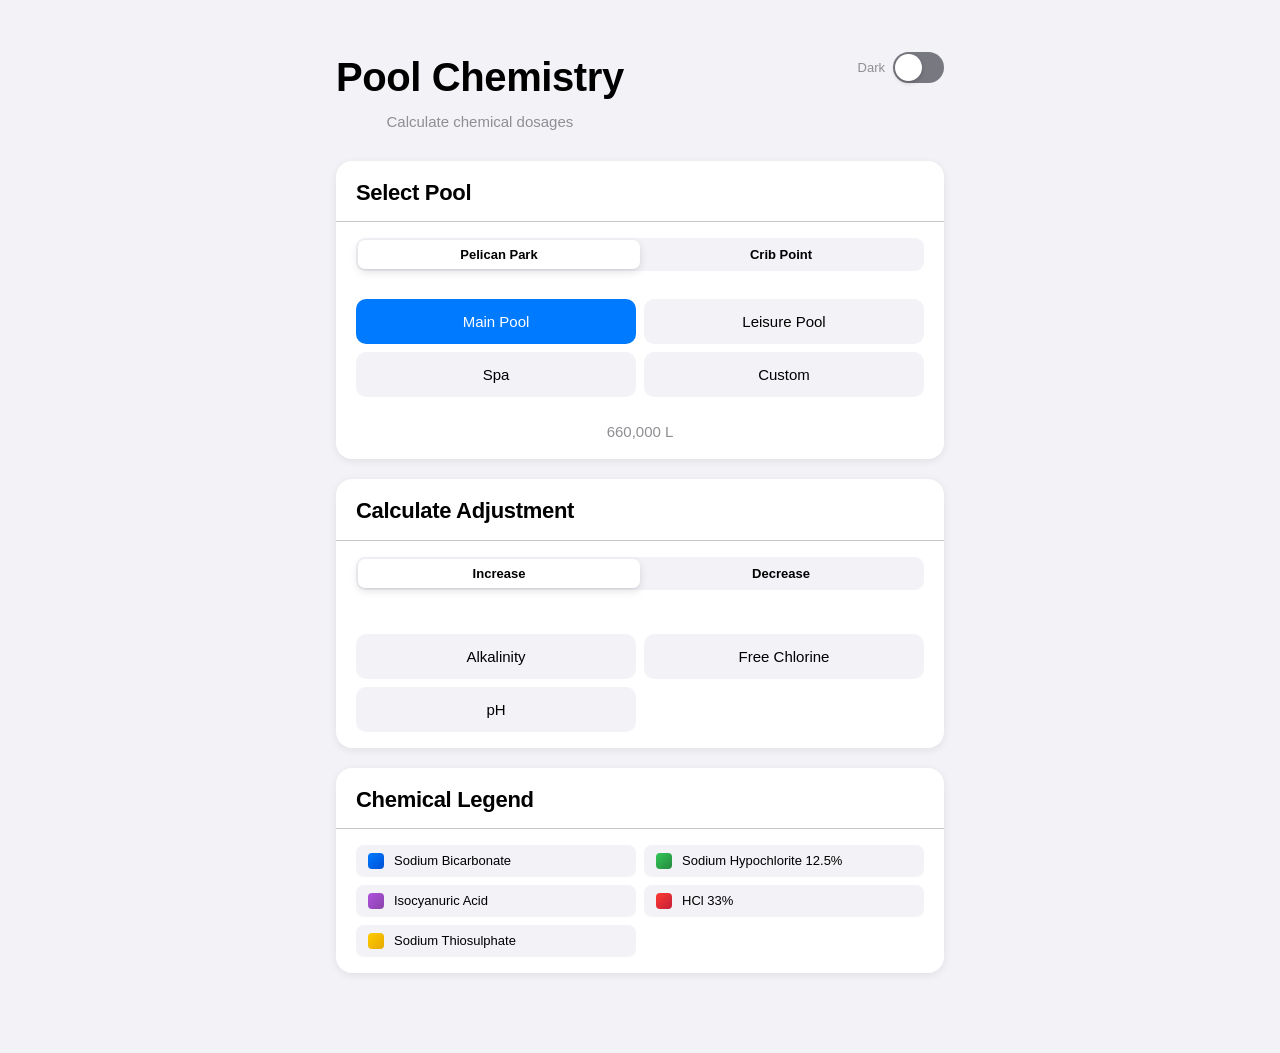
==== commit 776dd5dc: "Improve dark mode toggle contrast in light mode Use standard iOS gray (#787880) for inactive toggle " ====
--- a/index.html
+++ b/index.html
@@ -461,12 +461,16 @@
             position: relative;
             width: 51px;
             height: 31px;
-            background: var(--ios-light-gray);
+            background: #787880;
             border-radius: 15.5px;
             border: none;
             cursor: pointer;
             transition: background-color 0.3s ease;
             -webkit-tap-highlight-color: transparent;
+        }
+
+        [data-theme="dark"] .theme-toggle {
+            background: #636366;
         }
 
         .theme-toggle.active {
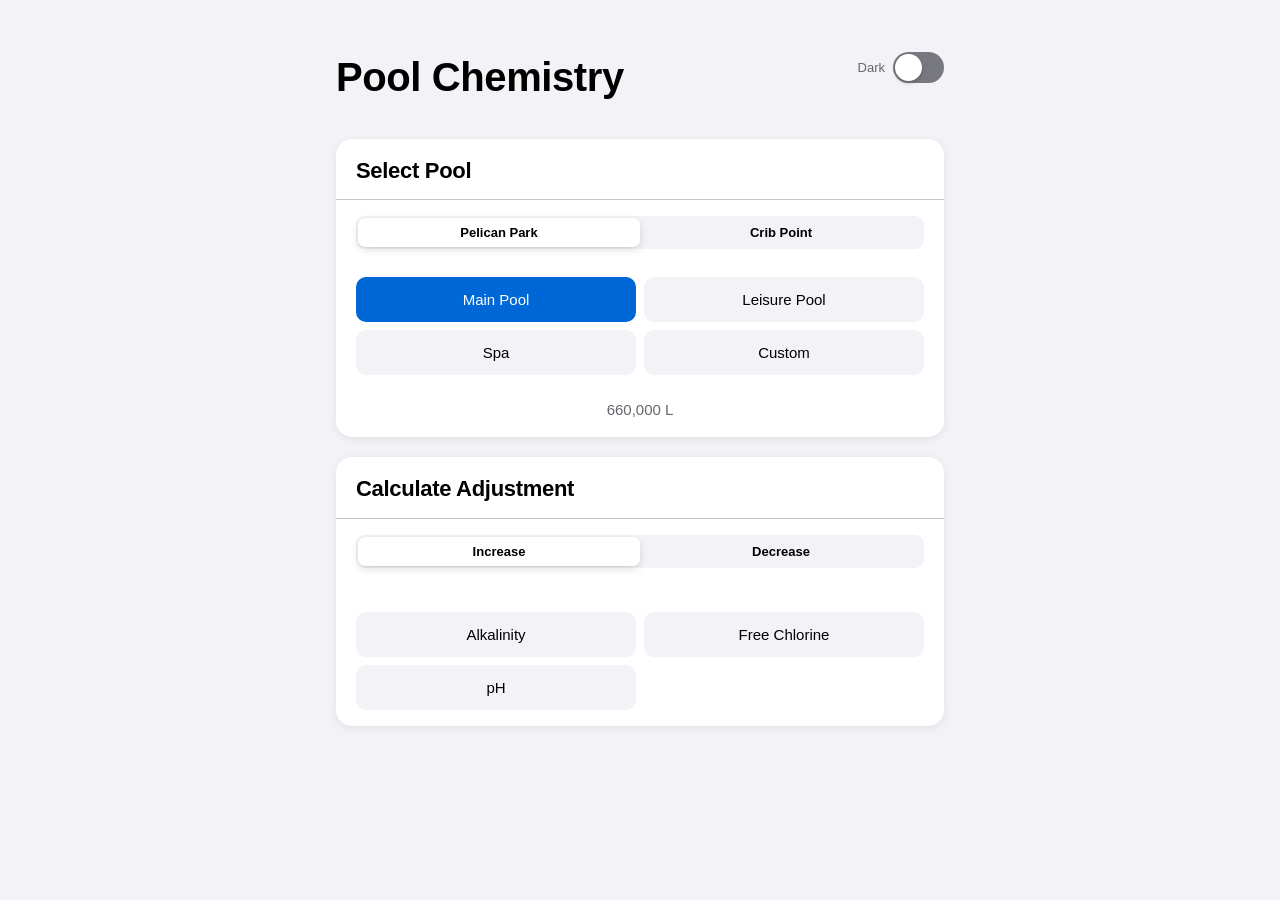
==== commit f29990e7: "Fix pool dosage state and guidance" ====
--- a/index.html
+++ b/index.html
@@ -6,526 +6,7 @@
     <meta name="apple-mobile-web-app-capable" content="yes">
     <meta name="apple-mobile-web-app-status-bar-style" content="default">
     <title>Pool Chemistry Calculator</title>
-    <style>
-        * {
-            margin: 0;
-            padding: 0;
-            box-sizing: border-box;
-        }
-
-        :root {
-            --ios-blue: #007AFF;
-            --ios-gray: #8E8E93;
-            --ios-light-gray: #F2F2F7;
-            --ios-separator: #C6C6C8;
-            --ios-background: #FFFFFF;
-            --ios-grouped-bg: #F2F2F7;
-            --ios-text: #000000;
-            --ios-text-secondary: #000000;
-            --shadow: 0 2px 8px rgba(0, 0, 0, 0.08);
-            --shadow-hover: 0 4px 12px rgba(0, 0, 0, 0.12);
-            --input-focus-bg: #E8E8ED;
-        }
-
-        [data-theme="dark"] {
-            --ios-blue: #0A84FF;
-            --ios-gray: #98989D;
-            --ios-light-gray: #2C2C2E;
-            --ios-separator: #38383A;
-            --ios-background: #1C1C1E;
-            --ios-grouped-bg: #000000;
-            --ios-text: #FFFFFF;
-            --ios-text-secondary: #FFFFFF;
-            --shadow: 0 2px 8px rgba(0, 0, 0, 0.3);
-            --shadow-hover: 0 4px 12px rgba(0, 0, 0, 0.4);
-            --input-focus-bg: #3A3A3C;
-        }
-
-        body {
-            font-family: -apple-system, BlinkMacSystemFont, "Segoe UI", Roboto, Helvetica, Arial, sans-serif;
-            background: var(--ios-grouped-bg);
-            color: var(--ios-text);
-            line-height: 1.47;
-            -webkit-font-smoothing: antialiased;
-            -moz-osx-font-smoothing: grayscale;
-            padding: env(safe-area-inset-top) env(safe-area-inset-right) env(safe-area-inset-bottom) env(safe-area-inset-left);
-            min-height: 100vh;
-            transition: background-color 0.3s ease, color 0.3s ease;
-        }
-
-        .container {
-            max-width: 640px;
-            margin: 0 auto;
-            padding: 20px 16px 60px;
-        }
-
-        header {
-            text-align: center;
-            margin-bottom: 28px;
-            padding-top: 8px;
-        }
-
-        h1 {
-            font-size: 34px;
-            font-weight: 700;
-            letter-spacing: -0.4px;
-            margin-bottom: 4px;
-        }
-
-        .subtitle {
-            color: var(--ios-gray);
-            font-size: 15px;
-            font-weight: 400;
-        }
-
-        .card {
-            background: var(--ios-background);
-            border-radius: 16px;
-            padding: 0;
-            margin-bottom: 16px;
-            box-shadow: var(--shadow);
-            overflow: hidden;
-        }
-
-        .card-header {
-            padding: 16px 20px 12px;
-            border-bottom: 0.5px solid var(--ios-separator);
-        }
-
-        .card-title {
-            font-size: 22px;
-            font-weight: 600;
-            letter-spacing: -0.3px;
-            color: var(--ios-text);
-        }
-
-        .card-body {
-            padding: 16px 20px;
-        }
-
-        .form-group {
-            margin-bottom: 20px;
-        }
-
-        .form-group:last-child {
-            margin-bottom: 0;
-        }
-
-        label {
-            display: block;
-            font-size: 13px;
-            font-weight: 400;
-            margin-bottom: 8px;
-            color: var(--ios-gray);
-            text-transform: uppercase;
-            letter-spacing: -0.08px;
-        }
-
-        select, input[type="number"] {
-            width: 100%;
-            padding: 11px 16px;
-            font-size: 17px;
-            border: none;
-            border-radius: 10px;
-            background: var(--ios-light-gray);
-            transition: all 0.2s ease;
-            -webkit-appearance: none;
-            appearance: none;
-            font-family: inherit;
-            color: var(--ios-text);
-        }
-
-        select {
-            background-image: url("data:image/svg+xml,%3Csvg width='14' height='8' viewBox='0 0 14 8' fill='none' xmlns='http://www.w3.org/2000/svg'%3E%3Cpath d='M1 1L7 7L13 1' stroke='%23C7C7CC' stroke-width='2' stroke-linecap='round' stroke-linejoin='round'/%3E%3C/svg%3E");
-            background-repeat: no-repeat;
-            background-position: right 14px center;
-            padding-right: 44px;
-        }
-
-        input[type="number"]::-webkit-inner-spin-button,
-        input[type="number"]::-webkit-outer-spin-button {
-            -webkit-appearance: none;
-            margin: 0;
-        }
-
-        input[type="number"] {
-            -moz-appearance: textfield;
-            font-variant-numeric: tabular-nums;
-        }
-
-        select:focus, input:focus {
-            outline: none;
-            background: var(--input-focus-bg);
-        }
-
-        .hidden {
-            display: none !important;
-        }
-
-        .reference-list {
-            padding: 0;
-        }
-
-        .reference-item {
-            display: flex;
-            justify-content: space-between;
-            align-items: center;
-            padding: 12px 20px;
-            border-bottom: 0.5px solid var(--ios-separator);
-        }
-
-        .reference-item:last-child {
-            border-bottom: none;
-        }
-
-        .reference-label {
-            font-size: 17px;
-            color: var(--ios-text);
-            font-weight: 400;
-        }
-
-        .reference-value {
-            font-size: 17px;
-            color: var(--ios-gray);
-            font-weight: 400;
-            text-align: right;
-            font-variant-numeric: tabular-nums;
-        }
-
-        .calculation-grid {
-            display: grid;
-            grid-template-columns: repeat(2, 1fr);
-            gap: 8px;
-            padding: 16px 20px;
-        }
-
-        .calc-button {
-            padding: 14px 12px;
-            background: var(--ios-light-gray);
-            border: none;
-            border-radius: 10px;
-            font-size: 15px;
-            font-weight: 500;
-            color: var(--ios-text);
-            cursor: pointer;
-            transition: all 0.15s ease;
-            text-align: center;
-            -webkit-tap-highlight-color: transparent;
-        }
-
-        .calc-button:active {
-            transform: scale(0.96);
-            background: var(--input-focus-bg);
-        }
-
-        .calc-button.active {
-            background: var(--ios-blue);
-            color: white;
-        }
-
-        .toggle-group {
-            display: flex;
-            background: var(--ios-light-gray);
-            border-radius: 9px;
-            padding: 2px;
-            margin-bottom: 12px;
-        }
-
-        .toggle-option {
-            flex: 1;
-            padding: 7px 12px;
-            background: transparent;
-            border: none;
-            border-radius: 7px;
-            font-size: 13px;
-            font-weight: 600;
-            color: var(--ios-text);
-            cursor: pointer;
-            transition: all 0.2s cubic-bezier(0.4, 0, 0.2, 1);
-            -webkit-tap-highlight-color: transparent;
-        }
-
-        .toggle-option.active {
-            background: var(--ios-background);
-            box-shadow: 0 3px 8px rgba(0, 0, 0, 0.12), 0 1px 1px rgba(0, 0, 0, 0.04);
-        }
-
-        .input-row {
-            display: grid;
-            grid-template-columns: 1fr 1fr;
-            gap: 12px;
-        }
-
-        .result-card {
-            background: linear-gradient(135deg, #007AFF 0%, #0051D5 100%);
-            border-radius: 16px;
-            color: white;
-            text-align: center;
-            margin: 0 20px;
-            transform: scale(0.95);
-            opacity: 0;
-            max-height: 0;
-            padding: 0 24px;
-            overflow: hidden;
-            transition: all 0.35s cubic-bezier(0.34, 1.56, 0.64, 1);
-        }
-
-        .result-card.show {
-            transform: scale(1);
-            opacity: 1;
-            max-height: 200px;
-            padding: 32px 24px;
-            margin: 20px 20px 16px;
-            animation: resultPulse 0.6s cubic-bezier(0.34, 1.56, 0.64, 1);
-        }
-
-        @keyframes resultPulse {
-            0% { transform: scale(0.95); }
-            50% { transform: scale(1.02); }
-            100% { transform: scale(1); }
-        }
-
-        .result-label {
-            font-size: 15px;
-            opacity: 0.85;
-            margin-bottom: 12px;
-            font-weight: 500;
-            letter-spacing: -0.2px;
-        }
-
-        .result-value {
-            font-size: 56px;
-            font-weight: 700;
-            letter-spacing: -2px;
-            line-height: 1;
-            margin-bottom: 8px;
-            font-variant-numeric: tabular-nums;
-        }
-
-        .result-unit {
-            font-size: 22px;
-            opacity: 0.9;
-            font-weight: 600;
-            letter-spacing: -0.3px;
-        }
-
-        .result-chemical {
-            font-size: 17px;
-            opacity: 0.8;
-            margin-top: 16px;
-            font-weight: 400;
-            letter-spacing: -0.2px;
-        }
-
-        .result-card.mismatch {
-            background: linear-gradient(135deg, #FF9500 0%, #FF6B00 100%);
-        }
-
-        .result-card.mismatch .result-value {
-            font-size: 20px;
-            letter-spacing: -0.3px;
-            line-height: 1.4;
-        }
-
-        .result-card.mismatch .result-unit {
-            display: none;
-        }
-
-        /* Chemical-specific colors */
-        .result-card.chem-bicarb {
-            background: linear-gradient(135deg, #007AFF 0%, #0051D5 100%);
-        }
-        .result-card.chem-hypo {
-            background: linear-gradient(135deg, #34C759 0%, #248A3D 100%);
-        }
-        .result-card.chem-cya {
-            background: linear-gradient(135deg, #AF52DE 0%, #8944AB 100%);
-        }
-        .result-card.chem-hcl {
-            background: linear-gradient(135deg, #FF3B30 0%, #C41E3A 100%);
-        }
-        .result-card.chem-thio {
-            background: linear-gradient(135deg, #FFCC00 0%, #E6A800 100%);
-        }
-        .result-card.chem-thio .result-label,
-        .result-card.chem-thio .result-value,
-        .result-card.chem-thio .result-unit,
-        .result-card.chem-thio .result-chemical {
-            color: #1a1a1a;
-        }
-
-        /* Legend styles */
-        .legend-grid {
-            display: grid;
-            grid-template-columns: repeat(2, 1fr);
-            gap: 8px;
-            padding: 16px 20px;
-        }
-
-        .legend-item {
-            display: flex;
-            align-items: center;
-            gap: 10px;
-            padding: 8px 12px;
-            background: var(--ios-light-gray);
-            border-radius: 8px;
-        }
-
-        .legend-color {
-            width: 16px;
-            height: 16px;
-            border-radius: 4px;
-            flex-shrink: 0;
-        }
-
-        .legend-color.bicarb { background: linear-gradient(135deg, #007AFF 0%, #0051D5 100%); }
-        .legend-color.hypo { background: linear-gradient(135deg, #34C759 0%, #248A3D 100%); }
-        .legend-color.cya { background: linear-gradient(135deg, #AF52DE 0%, #8944AB 100%); }
-        .legend-color.hcl { background: linear-gradient(135deg, #FF3B30 0%, #C41E3A 100%); }
-        .legend-color.thio { background: linear-gradient(135deg, #FFCC00 0%, #E6A800 100%); }
-
-        .legend-name {
-            font-size: 13px;
-            color: var(--ios-text);
-            font-weight: 400;
-            line-height: 1.2;
-        }
-
-        @media (max-width: 480px) {
-            .legend-grid {
-                grid-template-columns: 1fr;
-            }
-        }
-
-        .pool-volume-display {
-            display: block;
-            margin-top: 8px;
-            font-size: 15px;
-            color: var(--ios-gray);
-            font-weight: 400;
-        }
-
-        .info-badge {
-            display: inline-block;
-            background: rgba(0, 122, 255, 0.1);
-            color: var(--ios-blue);
-            padding: 2px 8px;
-            border-radius: 6px;
-            font-size: 11px;
-            font-weight: 600;
-            margin-left: 6px;
-            text-transform: uppercase;
-            letter-spacing: 0.5px;
-        }
-
-        @media (max-width: 480px) {
-            .calculation-grid {
-                grid-template-columns: 1fr;
-            }
-
-            h1 {
-                font-size: 28px;
-            }
-
-            .result-value {
-                font-size: 48px;
-            }
-        }
-
-        @media (min-width: 768px) {
-            .container {
-                padding-top: 40px;
-            }
-
-            h1 {
-                font-size: 40px;
-            }
-
-            .card {
-                margin-bottom: 20px;
-            }
-        }
-
-        @media (hover: hover) {
-            .calc-button:hover {
-                background: var(--input-focus-bg);
-            }
-
-            .calc-button.active:hover {
-                background: #0066FF;
-            }
-        }
-
-        /* Dark mode toggle */
-        .theme-toggle {
-            position: relative;
-            width: 51px;
-            height: 31px;
-            background: #787880;
-            border-radius: 15.5px;
-            border: none;
-            cursor: pointer;
-            transition: background-color 0.3s ease;
-            -webkit-tap-highlight-color: transparent;
-        }
-
-        [data-theme="dark"] .theme-toggle {
-            background: #636366;
-        }
-
-        .theme-toggle.active {
-            background: var(--ios-blue);
-        }
-
-        .theme-toggle-knob {
-            position: absolute;
-            top: 2px;
-            left: 2px;
-            width: 27px;
-            height: 27px;
-            background: white;
-            border-radius: 50%;
-            box-shadow: 0 2px 4px rgba(0, 0, 0, 0.2);
-            transition: transform 0.3s cubic-bezier(0.4, 0, 0.2, 1);
-        }
-
-        .theme-toggle.active .theme-toggle-knob {
-            transform: translateX(20px);
-        }
-
-        .header-row {
-            display: flex;
-            justify-content: space-between;
-            align-items: flex-start;
-            margin-bottom: 8px;
-        }
-
-        .theme-toggle-wrapper {
-            display: flex;
-            align-items: center;
-            gap: 8px;
-            padding-top: 4px;
-        }
-
-        .theme-toggle-label {
-            font-size: 13px;
-            color: var(--ios-gray);
-            font-weight: 400;
-        }
-
-        /* Smooth transitions for theme change */
-        .card {
-            transition: background-color 0.3s ease, box-shadow 0.3s ease;
-        }
-
-        .toggle-group,
-        .calc-button,
-        .legend-item,
-        select,
-        input[type="number"] {
-            transition: background-color 0.3s ease, color 0.3s ease;
-        }
-    </style>
+    <link rel="stylesheet" href="styles.css">
 </head>
 <body>
     <div class="container">
@@ -533,11 +14,10 @@
             <div class="header-row">
                 <div>
                     <h1>Pool Chemistry</h1>
-                    <p class="subtitle">Calculate chemical dosages</p>
                 </div>
                 <div class="theme-toggle-wrapper">
                     <span class="theme-toggle-label">Dark</span>
-                    <button class="theme-toggle" id="themeToggle" aria-label="Toggle dark mode">
+                    <button class="theme-toggle" id="themeToggle" aria-label="Dark mode" aria-pressed="false">
                         <span class="theme-toggle-knob"></span>
                     </button>
                 </div>
@@ -574,7 +54,7 @@
 
                 <div class="form-group hidden" id="customVolumeGroup" style="margin-top: 16px;">
                     <label for="customVolume">Custom Volume (L)</label>
-                    <input type="number" id="customVolume" placeholder="Enter volume in liters" min="0" step="1000">
+                    <input type="number" id="customVolume" placeholder="Volume in litres" min="0" step="any" inputmode="decimal">
                 </div>
             </div>
         </div>
@@ -605,515 +85,36 @@
             </div>
 
             <div id="calculatorInputs" class="hidden">
-                <div id="chemicalOptions" class="hidden" style="padding: 0 20px 16px;"></div>
-
                 <div class="card-body">
                     <div class="input-row">
                         <div class="form-group">
                             <label for="currentValue">Current (mg/L)</label>
-                            <input type="number" id="currentValue" placeholder="0" step="0.1" min="0">
+                            <input type="number" id="currentValue" placeholder="Enter reading" step="any" min="0" inputmode="decimal">
                         </div>
                         <div class="form-group">
                             <label for="targetValue">Target (mg/L)</label>
-                            <input type="number" id="targetValue" placeholder="0" step="0.1" min="0">
+                            <input type="number" id="targetValue" placeholder="Enter target" step="any" min="0" inputmode="decimal">
                         </div>
                     </div>
+                    <p class="input-hint" id="targetHint"></p>
+                    <p class="input-hint">Readings reset when changing pools.</p>
                 </div>
             </div>
 
-            <div id="result" class="result-card">
-                <div class="result-label">Add</div>
+            <div class="calculation-notice hidden" id="calculationNotice" role="status"></div>
+
+            <div id="result" class="result-card" aria-live="polite">
+                <div class="result-label" id="resultLabel">Estimated amount</div>
                 <div>
                     <span class="result-value" id="resultValue">0</span>
                     <span class="result-unit" id="resultUnit">kg</span>
                 </div>
                 <div class="result-chemical" id="resultChemical">Sodium Bicarbonate</div>
-            </div>
-        </div>
-
-        <!-- Chemical Legend -->
-        <div class="card">
-            <div class="card-header">
-                <h2 class="card-title">Chemical Legend</h2>
-            </div>
-            <div class="legend-grid">
-                <div class="legend-item">
-                    <div class="legend-color bicarb"></div>
-                    <span class="legend-name">Sodium Bicarbonate</span>
-                </div>
-                <div class="legend-item">
-                    <div class="legend-color hypo"></div>
-                    <span class="legend-name">Sodium Hypochlorite 12.5%</span>
-                </div>
-                <div class="legend-item">
-                    <div class="legend-color cya"></div>
-                    <span class="legend-name">Isocyanuric Acid</span>
-                </div>
-                <div class="legend-item">
-                    <div class="legend-color hcl"></div>
-                    <span class="legend-name">HCl 33%</span>
-                </div>
-                <div class="legend-item">
-                    <div class="legend-color thio"></div>
-                    <span class="legend-name">Sodium Thiosulphate</span>
-                </div>
+                <p class="result-note" id="resultNote"></p>
             </div>
         </div>
     </div>
 
-    <script>
-        // Theme toggle functionality
-        const themeToggle = document.getElementById('themeToggle');
-
-        function initTheme() {
-            const savedTheme = localStorage.getItem('theme');
-            const prefersDark = window.matchMedia('(prefers-color-scheme: dark)').matches;
-
-            if (savedTheme === 'dark' || (!savedTheme && prefersDark)) {
-                document.documentElement.setAttribute('data-theme', 'dark');
-                themeToggle.classList.add('active');
-            }
-        }
-
-        function toggleTheme() {
-            const isDark = document.documentElement.getAttribute('data-theme') === 'dark';
-
-            if (isDark) {
-                document.documentElement.removeAttribute('data-theme');
-                themeToggle.classList.remove('active');
-                localStorage.setItem('theme', 'light');
-            } else {
-                document.documentElement.setAttribute('data-theme', 'dark');
-                themeToggle.classList.add('active');
-                localStorage.setItem('theme', 'dark');
-            }
-        }
-
-        themeToggle.addEventListener('click', toggleTheme);
-
-        // Listen for system theme changes
-        window.matchMedia('(prefers-color-scheme: dark)').addEventListener('change', (e) => {
-            if (!localStorage.getItem('theme')) {
-                if (e.matches) {
-                    document.documentElement.setAttribute('data-theme', 'dark');
-                    themeToggle.classList.add('active');
-                } else {
-                    document.documentElement.removeAttribute('data-theme');
-                    themeToggle.classList.remove('active');
-                }
-            }
-        });
-
-        // Initialize theme on page load
-        initTheme();
-
-        // State
-        let state = {
-            poolVolume: 660000,
-            poolType: 'pelican',
-            selectedCalc: null,
-            selectedChemical: null,
-            direction: 'increase',
-            currentValue: 0,
-            targetValue: 0,
-            inputMemory: {} // Stores {calcBaseName: {current: value, target: value}}
-        };
-
-        // Pool configurations
-        const pools = {
-            '660000': { type: 'pelican', name: 'Main Pool - Pelican Park', chlorineRange: '1-2.5 mg/L' },
-            '76000': { type: 'pelican', name: 'Leisure Pool - Pelican Park', chlorineRange: '1-2.5 mg/L' },
-            '12000': { type: 'pelican', name: 'Spa - Pelican Park', chlorineRange: '3-4.5 mg/L' },
-            '440000': { type: 'cribpoint', name: 'Main Pool - Crib Point', chlorineRange: '2-3.5 mg/L' },
-            '15000': { type: 'cribpoint', name: 'Leisure Pool - Crib Point', chlorineRange: '2-3.5 mg/L' }
-        };
-
-        // Target ranges for each calculation type
-        const targetRanges = {
-            'alkalinity': '80-120 mg/L',
-            'ph': '7.35',
-            'chlorine': null, // Dynamic - uses pool's chlorineRange
-            'cya': '30-100 mg/L',
-            'calcium': '200-400 mg/L'
-        };
-
-        // Chemical to color class mapping
-        const chemicalColors = {
-            'Sodium Bicarbonate': 'chem-bicarb',
-            'Sodium Hypochlorite 12.5%': 'chem-hypo',
-            'Isocyanuric Acid': 'chem-cya',
-            'HCl 33%': 'chem-hcl',
-            'Sodium Thiosulphate': 'chem-thio'
-        };
-
-        // Chemical calculations
-        const calculations = {
-            'alkalinity-up': {
-                label: 'Increase Alkalinity',
-                chemical: 'Sodium Bicarbonate',
-                multiplier: 2,
-                unit: 'kg'
-            },
-            'chlorine-up': {
-                label: 'Increase Free Chlorine',
-                chemical: 'Sodium Hypochlorite 12.5%',
-                multiplier: 8,
-                unit: 'L'
-            },
-            'cya-up': {
-                label: 'Increase CYA',
-                chemical: 'Isocyanuric Acid',
-                multiplier: 1,
-                unit: 'kg'
-            },
-            'ph-up': {
-                label: 'Increase pH',
-                chemical: 'Sodium Bicarbonate',
-                multiplier: 800,
-                unit: 'kg'
-            },
-            'alkalinity-down': {
-                label: 'Decrease Alkalinity',
-                chemical: 'HCl 33%',
-                multiplier: 2,
-                unit: 'L'
-            },
-            'chlorine-down': {
-                label: 'Decrease Free Chlorine',
-                chemical: 'Sodium Thiosulphate',
-                multiplier: 1,
-                unit: 'kg'
-            },
-            'ph-down': {
-                label: 'Decrease pH',
-                chemical: 'HCl 33%',
-                multiplier: 0.833,
-                unit: 'L'
-            }
-        };
-
-        // DOM elements
-        const facilityButtons = document.querySelectorAll('[data-facility]');
-        const pelicanPools = document.getElementById('pelicanPools');
-        const cribpointPools = document.getElementById('cribpointPools');
-        const customVolumeGroup = document.getElementById('customVolumeGroup');
-        const customVolume = document.getElementById('customVolume');
-        const poolVolume = document.getElementById('poolVolume');
-        const cyaButton = document.getElementById('cyaButton');
-        const directionToggleButtons = document.querySelectorAll('[data-direction]');
-        const decreaseButton = document.querySelector('[data-direction="decrease"]');
-        const increaseOptions = document.getElementById('increaseOptions');
-        const decreaseOptions = document.getElementById('decreaseOptions');
-        const calcButtons = document.querySelectorAll('[data-calc]');
-        const calculatorInputs = document.getElementById('calculatorInputs');
-        const chemicalOptions = document.getElementById('chemicalOptions');
-        const currentValue = document.getElementById('currentValue');
-        const targetValue = document.getElementById('targetValue');
-        const result = document.getElementById('result');
-        const resultValue = document.getElementById('resultValue');
-        const resultUnit = document.getElementById('resultUnit');
-        const resultChemical = document.getElementById('resultChemical');
-
-        // Event listeners
-        facilityButtons.forEach(btn => btn.addEventListener('click', handleFacilityToggle));
-        customVolume.addEventListener('input', handleCustomVolumeChange);
-        directionToggleButtons.forEach(btn => btn.addEventListener('click', handleDirectionToggle));
-        calcButtons.forEach(btn => btn.addEventListener('click', handleCalcSelection));
-        currentValue.addEventListener('input', handleInputChange);
-        targetValue.addEventListener('input', handleInputChange);
-
-        // Add keyboard support for Enter key
-        currentValue.addEventListener('keypress', (e) => {
-            if (e.key === 'Enter') targetValue.focus();
-        });
-        targetValue.addEventListener('keypress', (e) => {
-            if (e.key === 'Enter') e.target.blur();
-        });
-
-        function handleInputChange() {
-            // Save to memory for current calculation
-            if (state.selectedCalc) {
-                const baseName = state.selectedCalc.replace(/-up$|-down$/, '');
-                state.inputMemory[baseName] = {
-                    current: currentValue.value,
-                    target: targetValue.value
-                };
-            }
-            calculate();
-        }
-
-        // Add pool button event listeners dynamically
-        function attachPoolListeners() {
-            document.querySelectorAll('[data-pool]').forEach(btn => {
-                btn.addEventListener('click', handlePoolClick);
-            });
-        }
-        attachPoolListeners();
-
-        function handleFacilityToggle(e) {
-            const facility = e.target.dataset.facility;
-
-            // Update facility toggle active states
-            facilityButtons.forEach(btn => btn.classList.remove('active'));
-            e.target.classList.add('active');
-
-            // Show/hide appropriate pool options
-            if (facility === 'pelican') {
-                pelicanPools.classList.remove('hidden');
-                cribpointPools.classList.add('hidden');
-                state.poolType = 'pelican';
-                cyaButton.classList.add('hidden');
-            } else {
-                pelicanPools.classList.add('hidden');
-                cribpointPools.classList.remove('hidden');
-                state.poolType = 'cribpoint';
-                cyaButton.classList.remove('hidden');
-            }
-
-            // Click the first pool button in the visible set
-            const visiblePools = facility === 'pelican' ? pelicanPools : cribpointPools;
-            const firstPoolButton = visiblePools.querySelector('[data-pool]:not([data-pool="custom"])');
-            if (firstPoolButton) {
-                firstPoolButton.click();
-            }
-        }
-
-        function handlePoolClick(e) {
-            const value = e.target.dataset.pool;
-            const parentGrid = e.target.closest('.calculation-grid');
-
-            // Update button active states within the same grid
-            parentGrid.querySelectorAll('[data-pool]').forEach(btn => btn.classList.remove('active'));
-            e.target.classList.add('active');
-
-            if (value === 'custom') {
-                customVolumeGroup.classList.remove('hidden');
-                poolVolume.style.display = 'none';
-                state.poolType = 'custom';
-            } else {
-                customVolumeGroup.classList.add('hidden');
-                poolVolume.style.display = 'block';
-                state.poolVolume = parseInt(value);
-                state.poolType = pools[value].type;
-                poolVolume.textContent = formatNumber(state.poolVolume) + ' L';
-
-                // Show/hide CYA option for Crib Point pools
-                if (state.poolType === 'cribpoint') {
-                    cyaButton.classList.remove('hidden');
-                } else {
-                    cyaButton.classList.add('hidden');
-                }
-            }
-
-            calculate();
-        }
-
-        function handleCustomVolumeChange(e) {
-            const value = parseInt(e.target.value) || 0;
-            state.poolVolume = value;
-            calculate();
-        }
-
-        function handleDirectionToggle(e) {
-            const direction = e.target.dataset.direction;
-            const previousCalc = state.selectedCalc;
-            state.direction = direction;
-
-            // Update active toggle
-            directionToggleButtons.forEach(btn => btn.classList.remove('active'));
-            e.target.classList.add('active');
-
-            // Show/hide option sets
-            if (direction === 'increase') {
-                increaseOptions.classList.remove('hidden');
-                decreaseOptions.classList.add('hidden');
-            } else {
-                increaseOptions.classList.add('hidden');
-                decreaseOptions.classList.remove('hidden');
-            }
-
-            // Try to preserve selection if equivalent exists in new direction
-            if (previousCalc) {
-                const baseName = previousCalc.replace(/-up$|-down$/, '');
-                const newCalc = baseName + (direction === 'increase' ? '-up' : '-down');
-                const newButton = document.querySelector(`[data-calc="${newCalc}"]`);
-
-                if (newButton && !newButton.classList.contains('hidden')) {
-                    newButton.click();
-                    return;
-                }
-            }
-
-            // Reset if no equivalent found
-            resetCalculator();
-        }
-
-        function handleCalcSelection(e) {
-            const calcType = e.target.dataset.calc;
-            const previousCalc = state.selectedCalc;
-            state.selectedCalc = calcType;
-
-            // Update active button
-            calcButtons.forEach(btn => btn.classList.remove('active'));
-            e.target.classList.add('active');
-
-            // Show inputs
-            calculatorInputs.classList.remove('hidden');
-
-            // Hide decrease button for CYA (cannot decrease CYA chemically)
-            const baseName = calcType.replace(/-up$|-down$/, '');
-            if (baseName === 'cya') {
-                decreaseButton.classList.add('hidden');
-            } else {
-                decreaseButton.classList.remove('hidden');
-            }
-
-            // Handle input values - restore from memory or clear
-            const previousBase = previousCalc ? previousCalc.replace(/-up$|-down$/, '') : null;
-            const currentBase = calcType.replace(/-up$|-down$/, '');
-            if (previousBase !== currentBase) {
-                // Check if we have saved values for this calculation type
-                const savedValues = state.inputMemory[currentBase];
-                if (savedValues) {
-                    currentValue.value = savedValues.current;
-                    targetValue.value = savedValues.target;
-                } else {
-                    currentValue.value = '';
-                    targetValue.value = '';
-                }
-                result.classList.remove('show', 'mismatch');
-            }
-
-            // Update input labels based on calculation type
-            const isPH = baseName === 'ph';
-
-            // Get target range for this calculation type
-            let range = targetRanges[baseName];
-            if (baseName === 'chlorine') {
-                // Use pool-specific chlorine range
-                const poolConfig = pools[state.poolVolume];
-                range = poolConfig ? poolConfig.chlorineRange : '1-2.5 mg/L';
-            }
-
-            document.querySelector('label[for="currentValue"]').textContent = isPH ? 'Current' : 'Current (mg/L)';
-            document.querySelector('label[for="targetValue"]').textContent = isPH ? `Target (${range})` : `Target (${range})`;
-
-            // Handle chemical options
-            const calc = calculations[calcType];
-            if (calc.options) {
-                showChemicalOptions(calc.options);
-            } else {
-                chemicalOptions.classList.add('hidden');
-                state.selectedChemical = {
-                    chemical: calc.chemical,
-                    multiplier: calc.multiplier,
-                    unit: calc.unit
-                };
-            }
-
-            calculate();
-        }
-
-        function showChemicalOptions(options) {
-            chemicalOptions.classList.remove('hidden');
-            chemicalOptions.innerHTML = '<div class="toggle-group" id="chemicalToggle"></div>';
-
-            const toggleGroup = chemicalOptions.querySelector('#chemicalToggle');
-            options.forEach((option, index) => {
-                const btn = document.createElement('button');
-                btn.className = 'toggle-option' + (index === 0 ? ' active' : '');
-                btn.textContent = option.chemical;
-                btn.dataset.index = index;
-                btn.addEventListener('click', (e) => {
-                    toggleGroup.querySelectorAll('.toggle-option').forEach(b => b.classList.remove('active'));
-                    e.target.classList.add('active');
-                    state.selectedChemical = option;
-                    calculate();
-                });
-                toggleGroup.appendChild(btn);
-            });
-
-            state.selectedChemical = options[0];
-        }
-
-        function calculate() {
-            if (!state.selectedCalc || !state.selectedChemical) {
-                result.classList.remove('show', 'mismatch');
-                return;
-            }
-
-            const current = parseFloat(currentValue.value) || 0;
-            const target = parseFloat(targetValue.value) || 0;
-
-            if (current === 0 && target === 0) {
-                result.classList.remove('show', 'mismatch');
-                return;
-            }
-
-            // Check if direction matches the values
-            const baseName = state.selectedCalc.replace(/-up$|-down$/, '');
-            const paramName = baseName === 'ph' ? 'pH' :
-                             baseName === 'cya' ? 'CYA' :
-                             baseName.charAt(0).toUpperCase() + baseName.slice(1);
-
-            if (state.direction === 'increase' && target <= current) {
-                showMismatchMessage(`Target ${paramName} must be higher than current to increase`);
-                return;
-            }
-            if (state.direction === 'decrease' && current <= target) {
-                showMismatchMessage(`Current ${paramName} must be higher than target to decrease`);
-                return;
-            }
-
-            // Formula: (|target - current| / 1,000,000) × poolVolume × multiplier
-            const diff = Math.abs(target - current);
-            const amount = (diff / 1000000) * state.poolVolume * state.selectedChemical.multiplier;
-
-            if (amount <= 0) {
-                result.classList.remove('show', 'mismatch');
-                return;
-            }
-
-            // Display result
-            result.classList.remove('mismatch');
-            clearChemicalColors();
-            const colorClass = chemicalColors[state.selectedChemical.chemical];
-            if (colorClass) {
-                result.classList.add(colorClass);
-            }
-            resultValue.textContent = amount.toFixed(2);
-            resultUnit.textContent = state.selectedChemical.unit;
-            resultChemical.textContent = state.selectedChemical.chemical;
-            result.classList.add('show');
-        }
-
-        function clearChemicalColors() {
-            Object.values(chemicalColors).forEach(cls => result.classList.remove(cls));
-        }
-
-        function showMismatchMessage(message) {
-            clearChemicalColors();
-            result.classList.add('mismatch', 'show');
-            resultValue.textContent = message;
-            resultUnit.textContent = '';
-            resultChemical.textContent = '';
-        }
-
-        function resetCalculator() {
-            state.selectedCalc = null;
-            state.selectedChemical = null;
-            calcButtons.forEach(btn => btn.classList.remove('active'));
-            calculatorInputs.classList.add('hidden');
-            clearChemicalColors();
-            result.classList.remove('show', 'mismatch');
-            currentValue.value = '';
-            targetValue.value = '';
-            decreaseButton.classList.remove('hidden');
-        }
-
-        function formatNumber(num) {
-            return num.toString().replace(/\B(?=(\d{3})+(?!\d))/g, ",");
-        }
-    </script>
+    <script src="calculator.js"></script>
 </body>
-</html>+</html>
--- a/styles.css
+++ b/styles.css
@@ -0,0 +1,443 @@
+* {
+    margin: 0;
+    padding: 0;
+    box-sizing: border-box;
+}
+
+:root {
+    --ios-blue: #0068D6;
+    --ios-gray: #66666C;
+    --ios-light-gray: #F2F2F7;
+    --ios-separator: #C6C6C8;
+    --ios-background: #FFFFFF;
+    --ios-grouped-bg: #F2F2F7;
+    --ios-text: #000000;
+    --shadow: 0 2px 8px rgba(0, 0, 0, 0.08);
+    --input-focus-bg: #E8E8ED;
+}
+
+[data-theme="dark"] {
+    --ios-gray: #B0B0B5;
+    --ios-light-gray: #2C2C2E;
+    --ios-separator: #38383A;
+    --ios-background: #1C1C1E;
+    --ios-grouped-bg: #000000;
+    --ios-text: #FFFFFF;
+    --shadow: 0 2px 8px rgba(0, 0, 0, 0.3);
+    --input-focus-bg: #3A3A3C;
+}
+
+body {
+    font-family: -apple-system, BlinkMacSystemFont, "Segoe UI", Roboto, Helvetica, Arial, sans-serif;
+    background: var(--ios-grouped-bg);
+    color: var(--ios-text);
+    line-height: 1.47;
+    -webkit-font-smoothing: antialiased;
+    -moz-osx-font-smoothing: grayscale;
+    padding: env(safe-area-inset-top) env(safe-area-inset-right) env(safe-area-inset-bottom) env(safe-area-inset-left);
+    min-height: 100vh;
+    transition: background-color 0.3s ease, color 0.3s ease;
+}
+
+.container {
+    max-width: 640px;
+    margin: 0 auto;
+    padding: 20px 16px 60px;
+}
+
+header {
+    text-align: center;
+    margin-bottom: 28px;
+    padding-top: 8px;
+}
+
+h1 {
+    font-size: 34px;
+    font-weight: 700;
+    letter-spacing: -0.4px;
+    margin-bottom: 4px;
+}
+
+.card {
+    background: var(--ios-background);
+    border-radius: 16px;
+    padding: 0;
+    margin-bottom: 16px;
+    box-shadow: var(--shadow);
+    overflow: hidden;
+}
+
+.card-header {
+    padding: 16px 20px 12px;
+    border-bottom: 0.5px solid var(--ios-separator);
+}
+
+.card-title {
+    font-size: 22px;
+    font-weight: 600;
+    letter-spacing: -0.3px;
+    color: var(--ios-text);
+}
+
+.card-body {
+    padding: 16px 20px;
+}
+
+.form-group {
+    margin-bottom: 20px;
+}
+
+.form-group:last-child {
+    margin-bottom: 0;
+}
+
+label {
+    display: block;
+    font-size: 13px;
+    font-weight: 400;
+    margin-bottom: 8px;
+    color: var(--ios-gray);
+    text-transform: uppercase;
+    letter-spacing: -0.08px;
+}
+
+input[type="number"] {
+    width: 100%;
+    padding: 11px 16px;
+    font-size: 17px;
+    border: none;
+    border-radius: 10px;
+    background: var(--ios-light-gray);
+    transition: all 0.2s ease;
+    -webkit-appearance: none;
+    appearance: none;
+    font-family: inherit;
+    color: var(--ios-text);
+}
+
+input[type="number"]::-webkit-inner-spin-button,
+input[type="number"]::-webkit-outer-spin-button {
+    -webkit-appearance: none;
+    margin: 0;
+}
+
+input[type="number"] {
+    -moz-appearance: textfield;
+    font-variant-numeric: tabular-nums;
+}
+
+input:focus {
+    outline: none;
+    background: var(--input-focus-bg);
+}
+
+.hidden {
+    display: none !important;
+}
+
+.calculation-grid {
+    display: grid;
+    grid-template-columns: repeat(2, 1fr);
+    gap: 8px;
+    padding: 16px 20px;
+}
+
+.calc-button {
+    padding: 14px 12px;
+    background: var(--ios-light-gray);
+    border: none;
+    border-radius: 10px;
+    font-size: 15px;
+    font-weight: 500;
+    color: var(--ios-text);
+    cursor: pointer;
+    transition: all 0.15s ease;
+    text-align: center;
+    -webkit-tap-highlight-color: transparent;
+}
+
+.calc-button:active {
+    transform: scale(0.96);
+    background: var(--input-focus-bg);
+}
+
+.calc-button.active {
+    background: var(--ios-blue);
+    color: white;
+}
+
+.toggle-group {
+    display: flex;
+    background: var(--ios-light-gray);
+    border-radius: 9px;
+    padding: 2px;
+    margin-bottom: 12px;
+}
+
+.toggle-option {
+    flex: 1;
+    padding: 7px 12px;
+    background: transparent;
+    border: none;
+    border-radius: 7px;
+    font-size: 13px;
+    font-weight: 600;
+    color: var(--ios-text);
+    cursor: pointer;
+    transition: all 0.2s cubic-bezier(0.4, 0, 0.2, 1);
+    -webkit-tap-highlight-color: transparent;
+}
+
+.toggle-option.active {
+    background: var(--ios-background);
+    box-shadow: 0 3px 8px rgba(0, 0, 0, 0.12), 0 1px 1px rgba(0, 0, 0, 0.04);
+}
+
+.input-row {
+    display: grid;
+    grid-template-columns: 1fr 1fr;
+    gap: 12px;
+}
+
+.result-card {
+    display: none;
+    background: linear-gradient(135deg, #007AFF 0%, #0051D5 100%);
+    border-radius: 16px;
+    color: white;
+    text-align: center;
+    margin: 0 20px;
+    padding: 24px;
+}
+
+.result-card.show {
+    display: block;
+    margin: 20px 20px 16px;
+    animation: resultPulse 0.6s cubic-bezier(0.34, 1.56, 0.64, 1);
+}
+
+@keyframes resultPulse {
+    0% { transform: scale(0.95); }
+    50% { transform: scale(1.02); }
+    100% { transform: scale(1); }
+}
+
+.result-label {
+    font-size: 15px;
+    margin-bottom: 12px;
+    font-weight: 500;
+    letter-spacing: -0.2px;
+}
+
+.result-value {
+    font-size: 56px;
+    font-weight: 700;
+    letter-spacing: -2px;
+    line-height: 1;
+    margin-bottom: 8px;
+    font-variant-numeric: tabular-nums;
+    overflow-wrap: anywhere;
+}
+
+.result-unit {
+    font-size: 22px;
+    font-weight: 600;
+    letter-spacing: -0.3px;
+    margin-left: 5px;
+}
+
+.result-chemical {
+    font-size: 17px;
+    margin-top: 16px;
+    font-weight: 400;
+    letter-spacing: -0.2px;
+}
+
+.result-note {
+    margin-top: 14px;
+    font-size: 14px;
+    line-height: 1.4;
+}
+
+.result-chemical:empty,
+.result-note:empty {
+    display: none;
+}
+
+.input-hint,
+.calculation-notice {
+    color: var(--ios-text);
+    font-size: 14px;
+    line-height: 1.4;
+}
+
+.input-hint {
+    margin-top: 12px;
+}
+
+.calculation-notice {
+    margin: 0 20px 20px;
+    padding: 14px;
+    border-radius: 10px;
+    background: var(--ios-light-gray);
+}
+
+.result-card.mismatch {
+    background: linear-gradient(135deg, #FF9500 0%, #FF6B00 100%);
+    color: #111;
+}
+
+.result-card.mismatch .result-value {
+    font-size: 20px;
+    letter-spacing: -0.3px;
+    line-height: 1.4;
+}
+
+.result-card.mismatch .result-unit {
+    display: none;
+}
+
+/* Chemical-specific colors */
+.result-card.chem-bicarb {
+    background: linear-gradient(135deg, #0068D6 0%, #0051D5 100%);
+}
+.result-card.chem-hypo {
+    background: linear-gradient(135deg, #257B39 0%, #1D6C32 100%);
+}
+.result-card.chem-cya {
+    background: linear-gradient(135deg, #9740C7 0%, #70338E 100%);
+}
+.result-card.chem-hcl {
+    background: linear-gradient(135deg, #C22C25 0%, #9F1932 100%);
+}
+.result-card.chem-thio {
+    background: linear-gradient(135deg, #FFCC00 0%, #E6A800 100%);
+}
+.result-card.chem-thio .result-label,
+.result-card.chem-thio .result-value,
+.result-card.chem-thio .result-unit,
+.result-card.chem-thio .result-chemical,
+.result-card.chem-thio .result-note {
+    color: #1a1a1a;
+}
+
+.pool-volume-display {
+    display: block;
+    margin-top: 8px;
+    font-size: 15px;
+    color: var(--ios-gray);
+    font-weight: 400;
+}
+
+@media (max-width: 480px) {
+    h1 {
+        font-size: 28px;
+    }
+
+    .result-value {
+        font-size: 48px;
+    }
+}
+
+@media (max-width: 360px) {
+    h1 {
+        font-size: 24px;
+    }
+}
+
+button:focus-visible,
+input:focus-visible {
+    outline: 3px solid var(--ios-blue);
+    outline-offset: 2px;
+}
+
+@media (min-width: 768px) {
+    .container {
+        padding-top: 40px;
+    }
+
+    h1 {
+        font-size: 40px;
+    }
+
+    .card {
+        margin-bottom: 20px;
+    }
+}
+
+@media (hover: hover) {
+    .calc-button:hover {
+        background: var(--input-focus-bg);
+    }
+
+    .calc-button.active:hover {
+        background: #0066FF;
+    }
+}
+
+/* Dark mode toggle */
+.theme-toggle {
+    position: relative;
+    width: 51px;
+    height: 31px;
+    background: #787880;
+    border-radius: 15.5px;
+    border: none;
+    cursor: pointer;
+    transition: background-color 0.3s ease;
+    -webkit-tap-highlight-color: transparent;
+}
+
+[data-theme="dark"] .theme-toggle {
+    background: #636366;
+}
+
+.theme-toggle.active {
+    background: var(--ios-blue);
+}
+
+.theme-toggle-knob {
+    position: absolute;
+    top: 2px;
+    left: 2px;
+    width: 27px;
+    height: 27px;
+    background: white;
+    border-radius: 50%;
+    box-shadow: 0 2px 4px rgba(0, 0, 0, 0.2);
+    transition: transform 0.3s cubic-bezier(0.4, 0, 0.2, 1);
+}
+
+.theme-toggle.active .theme-toggle-knob {
+    transform: translateX(20px);
+}
+
+.header-row {
+    display: flex;
+    justify-content: space-between;
+    align-items: flex-start;
+    margin-bottom: 8px;
+}
+
+.theme-toggle-wrapper {
+    display: flex;
+    align-items: center;
+    gap: 8px;
+    padding-top: 4px;
+}
+
+.theme-toggle-label {
+    font-size: 13px;
+    color: var(--ios-gray);
+    font-weight: 400;
+}
+
+/* Smooth transitions for theme change */
+.card {
+    transition: background-color 0.3s ease, box-shadow 0.3s ease;
+}
+
+.toggle-group,
+.calc-button,
+input[type="number"] {
+    transition: background-color 0.3s ease, color 0.3s ease;
+}
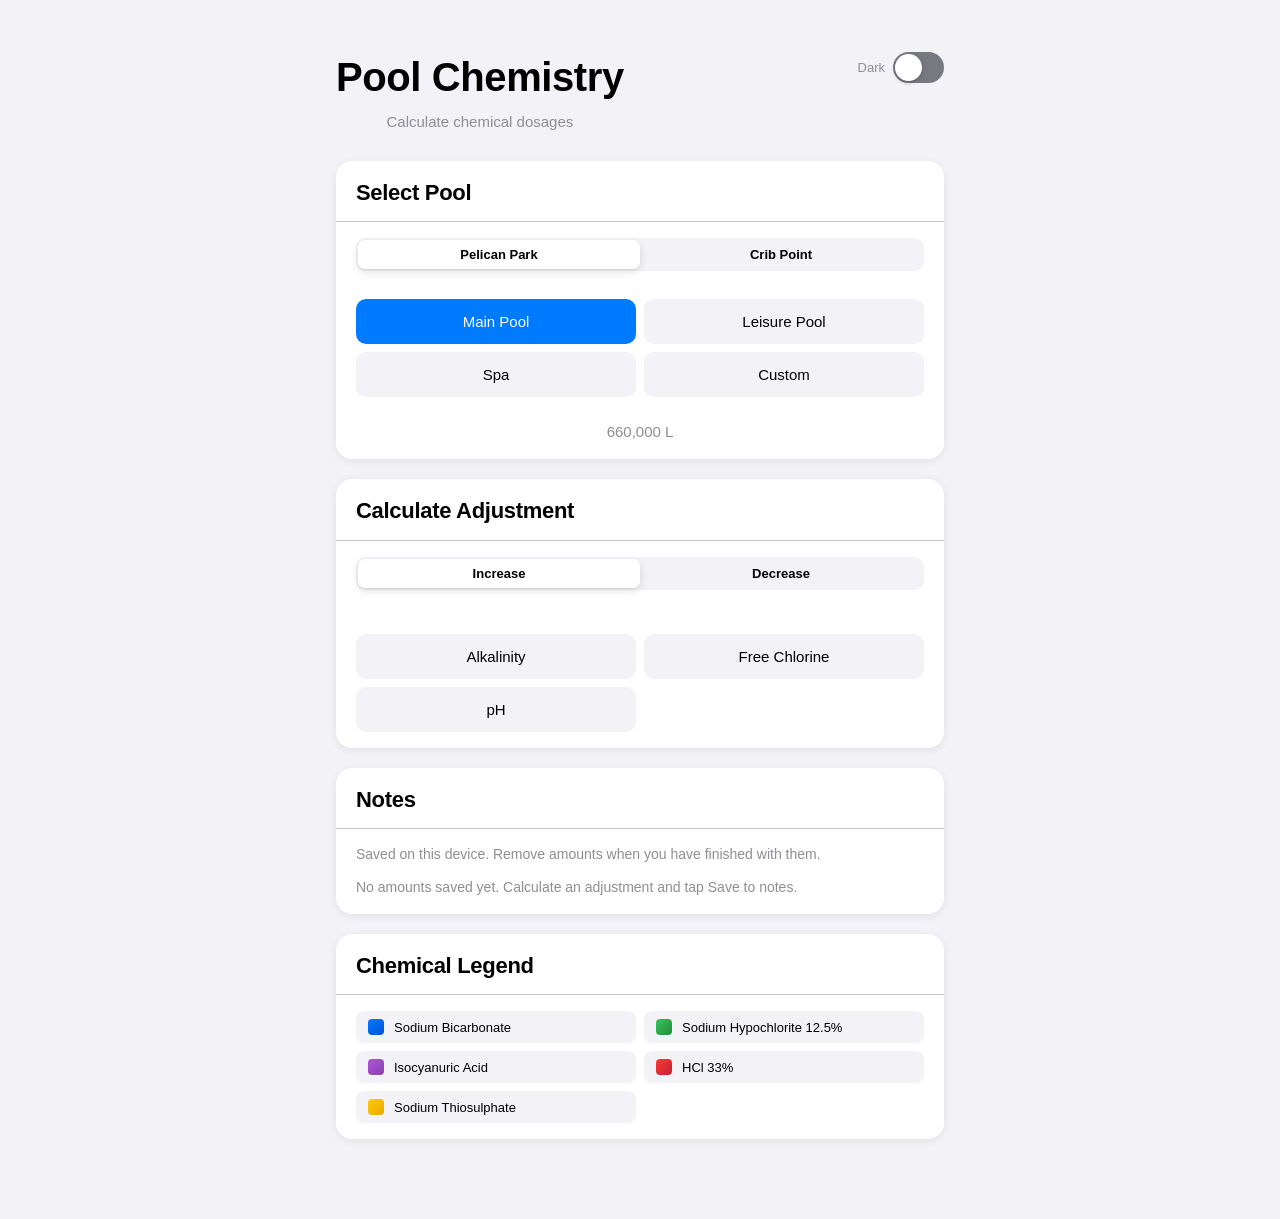
==== commit 454f8d81: "Add saved notes for pool chemical doses" ====
--- a/index.html
+++ b/index.html
@@ -14,10 +14,11 @@
             <div class="header-row">
                 <div>
                     <h1>Pool Chemistry</h1>
+                    <p class="subtitle">Calculate chemical dosages</p>
                 </div>
                 <div class="theme-toggle-wrapper">
                     <span class="theme-toggle-label">Dark</span>
-                    <button class="theme-toggle" id="themeToggle" aria-label="Dark mode" aria-pressed="false">
+                    <button class="theme-toggle" id="themeToggle" aria-label="Toggle dark mode">
                         <span class="theme-toggle-knob"></span>
                     </button>
                 </div>
@@ -52,9 +53,16 @@
             <div class="card-body" style="padding-top: 0;">
                 <span class="pool-volume-display" id="poolVolume" style="display: block; text-align: center;">660,000 L</span>
 
-                <div class="form-group hidden" id="customVolumeGroup" style="margin-top: 16px;">
-                    <label for="customVolume">Custom Volume (L)</label>
-                    <input type="number" id="customVolume" placeholder="Volume in litres" min="0" step="any" inputmode="decimal">
+                <div class="hidden" id="customVolumeGroup" style="margin-top: 16px;">
+                    <div class="form-group">
+                        <label for="customVolume">Custom Volume (L)</label>
+                        <input type="number" id="customVolume" placeholder="Enter volume in litres" min="0" step="any" inputmode="decimal">
+                    </div>
+                    <div class="form-group">
+                        <label for="customPoolName">Custom Pool Name</label>
+                        <input type="text" id="customPoolName" placeholder="e.g. Training Pool" maxlength="80" aria-describedby="customPoolNameHint">
+                        <p class="field-hint" id="customPoolNameHint">A name is needed to save this pool to notes.</p>
+                    </div>
                 </div>
             </div>
         </div>
@@ -85,32 +93,74 @@
             </div>
 
             <div id="calculatorInputs" class="hidden">
+                <div id="chemicalOptions" class="hidden" style="padding: 0 20px 16px;"></div>
+
                 <div class="card-body">
                     <div class="input-row">
                         <div class="form-group">
                             <label for="currentValue">Current (mg/L)</label>
-                            <input type="number" id="currentValue" placeholder="Enter reading" step="any" min="0" inputmode="decimal">
+                            <input type="number" id="currentValue" placeholder="0" step="0.1" min="0">
                         </div>
                         <div class="form-group">
                             <label for="targetValue">Target (mg/L)</label>
-                            <input type="number" id="targetValue" placeholder="Enter target" step="any" min="0" inputmode="decimal">
+                            <input type="number" id="targetValue" placeholder="0" step="0.1" min="0">
                         </div>
                     </div>
-                    <p class="input-hint" id="targetHint"></p>
-                    <p class="input-hint">Readings reset when changing pools.</p>
+                    <p class="field-hint">Readings reset when changing pools.</p>
                 </div>
             </div>
 
-            <div class="calculation-notice hidden" id="calculationNotice" role="status"></div>
-
-            <div id="result" class="result-card" aria-live="polite">
-                <div class="result-label" id="resultLabel">Estimated amount</div>
+            <div id="result" class="result-card">
+                <div class="result-label">Add</div>
                 <div>
                     <span class="result-value" id="resultValue">0</span>
                     <span class="result-unit" id="resultUnit">kg</span>
                 </div>
                 <div class="result-chemical" id="resultChemical">Sodium Bicarbonate</div>
-                <p class="result-note" id="resultNote"></p>
+                <button type="button" class="save-note-button hidden" id="saveNote">Save to notes</button>
+                <p class="save-status" id="saveStatus" role="status"></p>
+            </div>
+        </div>
+
+        <section class="card" id="notes" aria-labelledby="notesTitle">
+            <div class="card-header">
+                <h2 class="card-title" id="notesTitle">Notes</h2>
+            </div>
+            <div class="card-body">
+                <p class="notes-hint">Saved on this device. Remove amounts when you have finished with them.</p>
+                <p class="notes-empty" id="notesEmpty">No amounts saved yet. Calculate an adjustment and tap Save to notes.</p>
+                <ul class="notes-list" id="notesList"></ul>
+                <p class="notes-status" id="notesStatus" role="status"></p>
+                <button type="button" class="notes-action hidden" id="printNotes">Print notes</button>
+            </div>
+        </section>
+
+        <!-- Chemical Legend -->
+        <div class="card">
+            <div class="card-header">
+                <h2 class="card-title">Chemical Legend</h2>
+            </div>
+            <div class="legend-grid">
+                <div class="legend-item">
+                    <div class="legend-color bicarb"></div>
+                    <span class="legend-name">Sodium Bicarbonate</span>
+                </div>
+                <div class="legend-item">
+                    <div class="legend-color hypo"></div>
+                    <span class="legend-name">Sodium Hypochlorite 12.5%</span>
+                </div>
+                <div class="legend-item">
+                    <div class="legend-color cya"></div>
+                    <span class="legend-name">Isocyanuric Acid</span>
+                </div>
+                <div class="legend-item">
+                    <div class="legend-color hcl"></div>
+                    <span class="legend-name">HCl 33%</span>
+                </div>
+                <div class="legend-item">
+                    <div class="legend-color thio"></div>
+                    <span class="legend-name">Sodium Thiosulphate</span>
+                </div>
             </div>
         </div>
     </div>
--- a/styles.css
+++ b/styles.css
@@ -5,25 +5,30 @@
 }
 
 :root {
-    --ios-blue: #0068D6;
-    --ios-gray: #66666C;
+    --ios-blue: #007AFF;
+    --ios-gray: #8E8E93;
     --ios-light-gray: #F2F2F7;
     --ios-separator: #C6C6C8;
     --ios-background: #FFFFFF;
     --ios-grouped-bg: #F2F2F7;
     --ios-text: #000000;
+    --ios-text-secondary: #000000;
     --shadow: 0 2px 8px rgba(0, 0, 0, 0.08);
+    --shadow-hover: 0 4px 12px rgba(0, 0, 0, 0.12);
     --input-focus-bg: #E8E8ED;
 }
 
 [data-theme="dark"] {
-    --ios-gray: #B0B0B5;
+    --ios-blue: #0A84FF;
+    --ios-gray: #98989D;
     --ios-light-gray: #2C2C2E;
     --ios-separator: #38383A;
     --ios-background: #1C1C1E;
     --ios-grouped-bg: #000000;
     --ios-text: #FFFFFF;
+    --ios-text-secondary: #FFFFFF;
     --shadow: 0 2px 8px rgba(0, 0, 0, 0.3);
+    --shadow-hover: 0 4px 12px rgba(0, 0, 0, 0.4);
     --input-focus-bg: #3A3A3C;
 }
 
@@ -56,6 +61,12 @@
     font-weight: 700;
     letter-spacing: -0.4px;
     margin-bottom: 4px;
+}
+
+.subtitle {
+    color: var(--ios-gray);
+    font-size: 15px;
+    font-weight: 400;
 }
 
 .card {
@@ -101,7 +112,7 @@
     letter-spacing: -0.08px;
 }
 
-input[type="number"] {
+select, input[type="number"], input[type="text"] {
     width: 100%;
     padding: 11px 16px;
     font-size: 17px;
@@ -115,6 +126,13 @@
     color: var(--ios-text);
 }
 
+select {
+    background-image: url("data:image/svg+xml,%3Csvg width='14' height='8' viewBox='0 0 14 8' fill='none' xmlns='http://www.w3.org/2000/svg'%3E%3Cpath d='M1 1L7 7L13 1' stroke='%23C7C7CC' stroke-width='2' stroke-linecap='round' stroke-linejoin='round'/%3E%3C/svg%3E");
+    background-repeat: no-repeat;
+    background-position: right 14px center;
+    padding-right: 44px;
+}
+
 input[type="number"]::-webkit-inner-spin-button,
 input[type="number"]::-webkit-outer-spin-button {
     -webkit-appearance: none;
@@ -126,13 +144,43 @@
     font-variant-numeric: tabular-nums;
 }
 
-input:focus {
+select:focus, input:focus {
     outline: none;
     background: var(--input-focus-bg);
 }
 
 .hidden {
     display: none !important;
+}
+
+.reference-list {
+    padding: 0;
+}
+
+.reference-item {
+    display: flex;
+    justify-content: space-between;
+    align-items: center;
+    padding: 12px 20px;
+    border-bottom: 0.5px solid var(--ios-separator);
+}
+
+.reference-item:last-child {
+    border-bottom: none;
+}
+
+.reference-label {
+    font-size: 17px;
+    color: var(--ios-text);
+    font-weight: 400;
+}
+
+.reference-value {
+    font-size: 17px;
+    color: var(--ios-gray);
+    font-weight: 400;
+    text-align: right;
+    font-variant-numeric: tabular-nums;
 }
 
 .calculation-grid {
@@ -200,17 +248,24 @@
 }
 
 .result-card {
-    display: none;
     background: linear-gradient(135deg, #007AFF 0%, #0051D5 100%);
     border-radius: 16px;
     color: white;
     text-align: center;
     margin: 0 20px;
-    padding: 24px;
+    transform: scale(0.95);
+    opacity: 0;
+    max-height: 0;
+    padding: 0 24px;
+    overflow: hidden;
+    transition: all 0.35s cubic-bezier(0.34, 1.56, 0.64, 1);
 }
 
 .result-card.show {
-    display: block;
+    transform: scale(1);
+    opacity: 1;
+    max-height: 500px;
+    padding: 32px 24px;
     margin: 20px 20px 16px;
     animation: resultPulse 0.6s cubic-bezier(0.34, 1.56, 0.64, 1);
 }
@@ -223,6 +278,7 @@
 
 .result-label {
     font-size: 15px;
+    opacity: 0.85;
     margin-bottom: 12px;
     font-weight: 500;
     letter-spacing: -0.2px;
@@ -235,55 +291,117 @@
     line-height: 1;
     margin-bottom: 8px;
     font-variant-numeric: tabular-nums;
-    overflow-wrap: anywhere;
 }
 
 .result-unit {
     font-size: 22px;
+    opacity: 0.9;
     font-weight: 600;
     letter-spacing: -0.3px;
-    margin-left: 5px;
 }
 
 .result-chemical {
     font-size: 17px;
+    opacity: 0.8;
     margin-top: 16px;
     font-weight: 400;
     letter-spacing: -0.2px;
 }
 
-.result-note {
-    margin-top: 14px;
+.field-hint,
+.notes-hint,
+.notes-empty,
+.notes-status,
+.note-meta {
+    color: var(--ios-gray);
     font-size: 14px;
     line-height: 1.4;
 }
 
-.result-chemical:empty,
-.result-note:empty {
+.field-hint {
+    margin-top: 8px;
+}
+
+.save-note-button,
+.notes-action,
+.note-remove {
+    min-height: 44px;
+    border: 0;
+    border-radius: 10px;
+    cursor: pointer;
+    font: inherit;
+    font-weight: 600;
+}
+
+.save-note-button {
+    margin-top: 18px;
+    padding: 10px 18px;
+    background: white;
+    color: #1a1a1a;
+}
+
+.save-status {
+    margin-top: 10px;
+    font-size: 14px;
+}
+
+.save-status:empty,
+.notes-status:empty {
     display: none;
 }
 
-.input-hint,
-.calculation-notice {
-    color: var(--ios-text);
-    font-size: 14px;
-    line-height: 1.4;
-}
-
-.input-hint {
-    margin-top: 12px;
-}
-
-.calculation-notice {
-    margin: 0 20px 20px;
-    padding: 14px;
-    border-radius: 10px;
+.result-card.chem-thio .save-status {
+    color: #1a1a1a;
+}
+
+.notes-empty,
+.notes-status {
+    margin-top: 14px;
+}
+
+.notes-list {
+    list-style: none;
+}
+
+.note-item {
+    padding: 16px 0;
+    border-bottom: 1px solid var(--ios-separator);
+    overflow-wrap: anywhere;
+}
+
+.note-pool {
+    font-size: 17px;
+}
+
+.note-dose {
+    margin: 8px 0;
+    font-size: 18px;
+    font-weight: 700;
+}
+
+.note-remove,
+.notes-action {
+    padding: 10px 14px;
     background: var(--ios-light-gray);
+    color: var(--ios-text);
+}
+
+.note-remove {
+    margin-top: 10px;
+}
+
+.notes-action {
+    margin-top: 16px;
+}
+
+button:focus-visible,
+input:focus-visible {
+    outline: 3px solid var(--ios-blue);
+    outline-offset: 2px;
 }
 
 .result-card.mismatch {
     background: linear-gradient(135deg, #FF9500 0%, #FF6B00 100%);
-    color: #111;
 }
 
 .result-card.mismatch .result-value {
@@ -298,16 +416,16 @@
 
 /* Chemical-specific colors */
 .result-card.chem-bicarb {
-    background: linear-gradient(135deg, #0068D6 0%, #0051D5 100%);
+    background: linear-gradient(135deg, #007AFF 0%, #0051D5 100%);
 }
 .result-card.chem-hypo {
-    background: linear-gradient(135deg, #257B39 0%, #1D6C32 100%);
+    background: linear-gradient(135deg, #34C759 0%, #248A3D 100%);
 }
 .result-card.chem-cya {
-    background: linear-gradient(135deg, #9740C7 0%, #70338E 100%);
+    background: linear-gradient(135deg, #AF52DE 0%, #8944AB 100%);
 }
 .result-card.chem-hcl {
-    background: linear-gradient(135deg, #C22C25 0%, #9F1932 100%);
+    background: linear-gradient(135deg, #FF3B30 0%, #C41E3A 100%);
 }
 .result-card.chem-thio {
     background: linear-gradient(135deg, #FFCC00 0%, #E6A800 100%);
@@ -315,9 +433,51 @@
 .result-card.chem-thio .result-label,
 .result-card.chem-thio .result-value,
 .result-card.chem-thio .result-unit,
-.result-card.chem-thio .result-chemical,
-.result-card.chem-thio .result-note {
+.result-card.chem-thio .result-chemical {
     color: #1a1a1a;
+}
+
+/* Legend styles */
+.legend-grid {
+    display: grid;
+    grid-template-columns: repeat(2, 1fr);
+    gap: 8px;
+    padding: 16px 20px;
+}
+
+.legend-item {
+    display: flex;
+    align-items: center;
+    gap: 10px;
+    padding: 8px 12px;
+    background: var(--ios-light-gray);
+    border-radius: 8px;
+}
+
+.legend-color {
+    width: 16px;
+    height: 16px;
+    border-radius: 4px;
+    flex-shrink: 0;
+}
+
+.legend-color.bicarb { background: linear-gradient(135deg, #007AFF 0%, #0051D5 100%); }
+.legend-color.hypo { background: linear-gradient(135deg, #34C759 0%, #248A3D 100%); }
+.legend-color.cya { background: linear-gradient(135deg, #AF52DE 0%, #8944AB 100%); }
+.legend-color.hcl { background: linear-gradient(135deg, #FF3B30 0%, #C41E3A 100%); }
+.legend-color.thio { background: linear-gradient(135deg, #FFCC00 0%, #E6A800 100%); }
+
+.legend-name {
+    font-size: 13px;
+    color: var(--ios-text);
+    font-weight: 400;
+    line-height: 1.2;
+}
+
+@media (max-width: 480px) {
+    .legend-grid {
+        grid-template-columns: 1fr;
+    }
 }
 
 .pool-volume-display {
@@ -328,7 +488,24 @@
     font-weight: 400;
 }
 
+.info-badge {
+    display: inline-block;
+    background: rgba(0, 122, 255, 0.1);
+    color: var(--ios-blue);
+    padding: 2px 8px;
+    border-radius: 6px;
+    font-size: 11px;
+    font-weight: 600;
+    margin-left: 6px;
+    text-transform: uppercase;
+    letter-spacing: 0.5px;
+}
+
 @media (max-width: 480px) {
+    .calculation-grid {
+        grid-template-columns: 1fr;
+    }
+
     h1 {
         font-size: 28px;
     }
@@ -336,18 +513,6 @@
     .result-value {
         font-size: 48px;
     }
-}
-
-@media (max-width: 360px) {
-    h1 {
-        font-size: 24px;
-    }
-}
-
-button:focus-visible,
-input:focus-visible {
-    outline: 3px solid var(--ios-blue);
-    outline-offset: 2px;
 }
 
 @media (min-width: 768px) {
@@ -438,6 +603,40 @@
 
 .toggle-group,
 .calc-button,
+.legend-item,
+select,
 input[type="number"] {
     transition: background-color 0.3s ease, color 0.3s ease;
 }
+
+@media print {
+    body {
+        background: white;
+        color: black;
+    }
+
+    header,
+    .container > .card:not(#notes),
+    #notes button,
+    .notes-hint,
+    .notes-status {
+        display: none !important;
+    }
+
+    .container {
+        max-width: none;
+        padding: 0;
+    }
+
+    #notes {
+        --ios-text: black;
+        --ios-gray: #444;
+        background: white;
+        box-shadow: none;
+        overflow: visible;
+    }
+
+    .note-item {
+        break-inside: avoid;
+    }
+}
